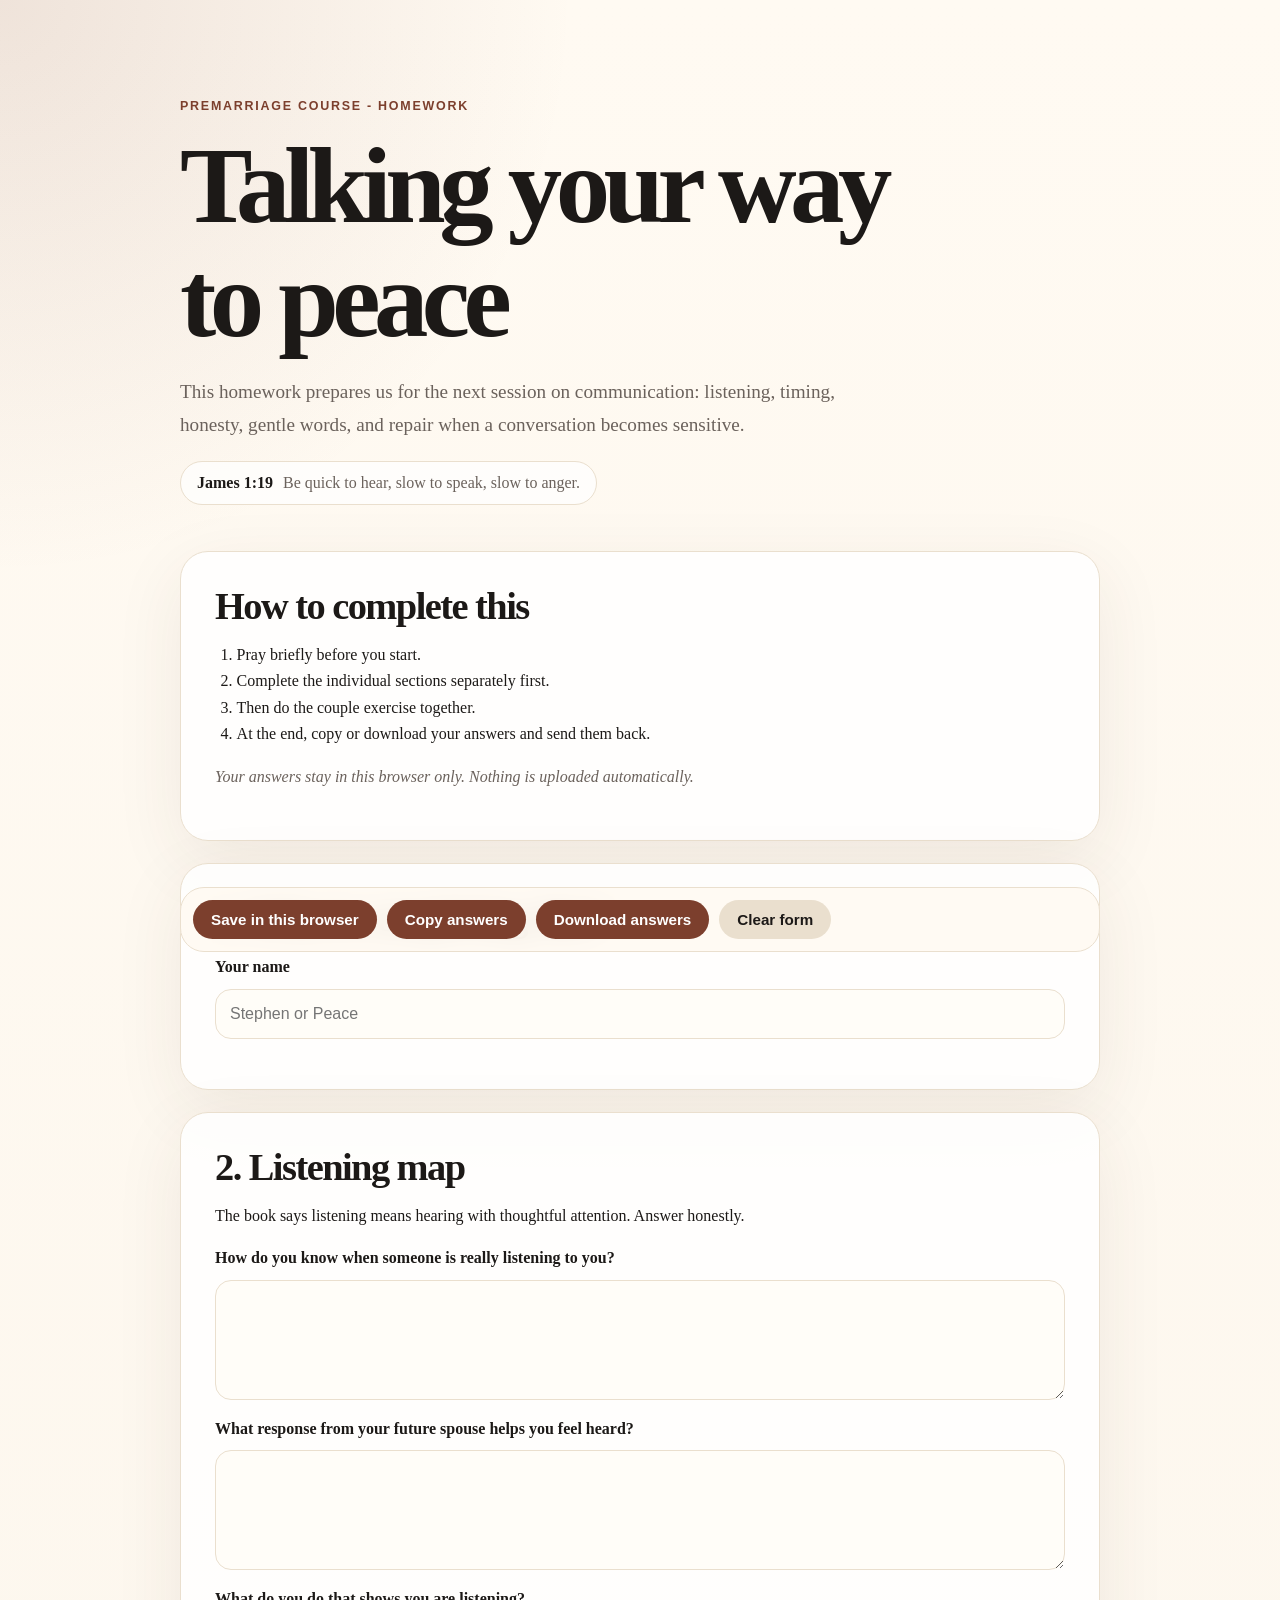
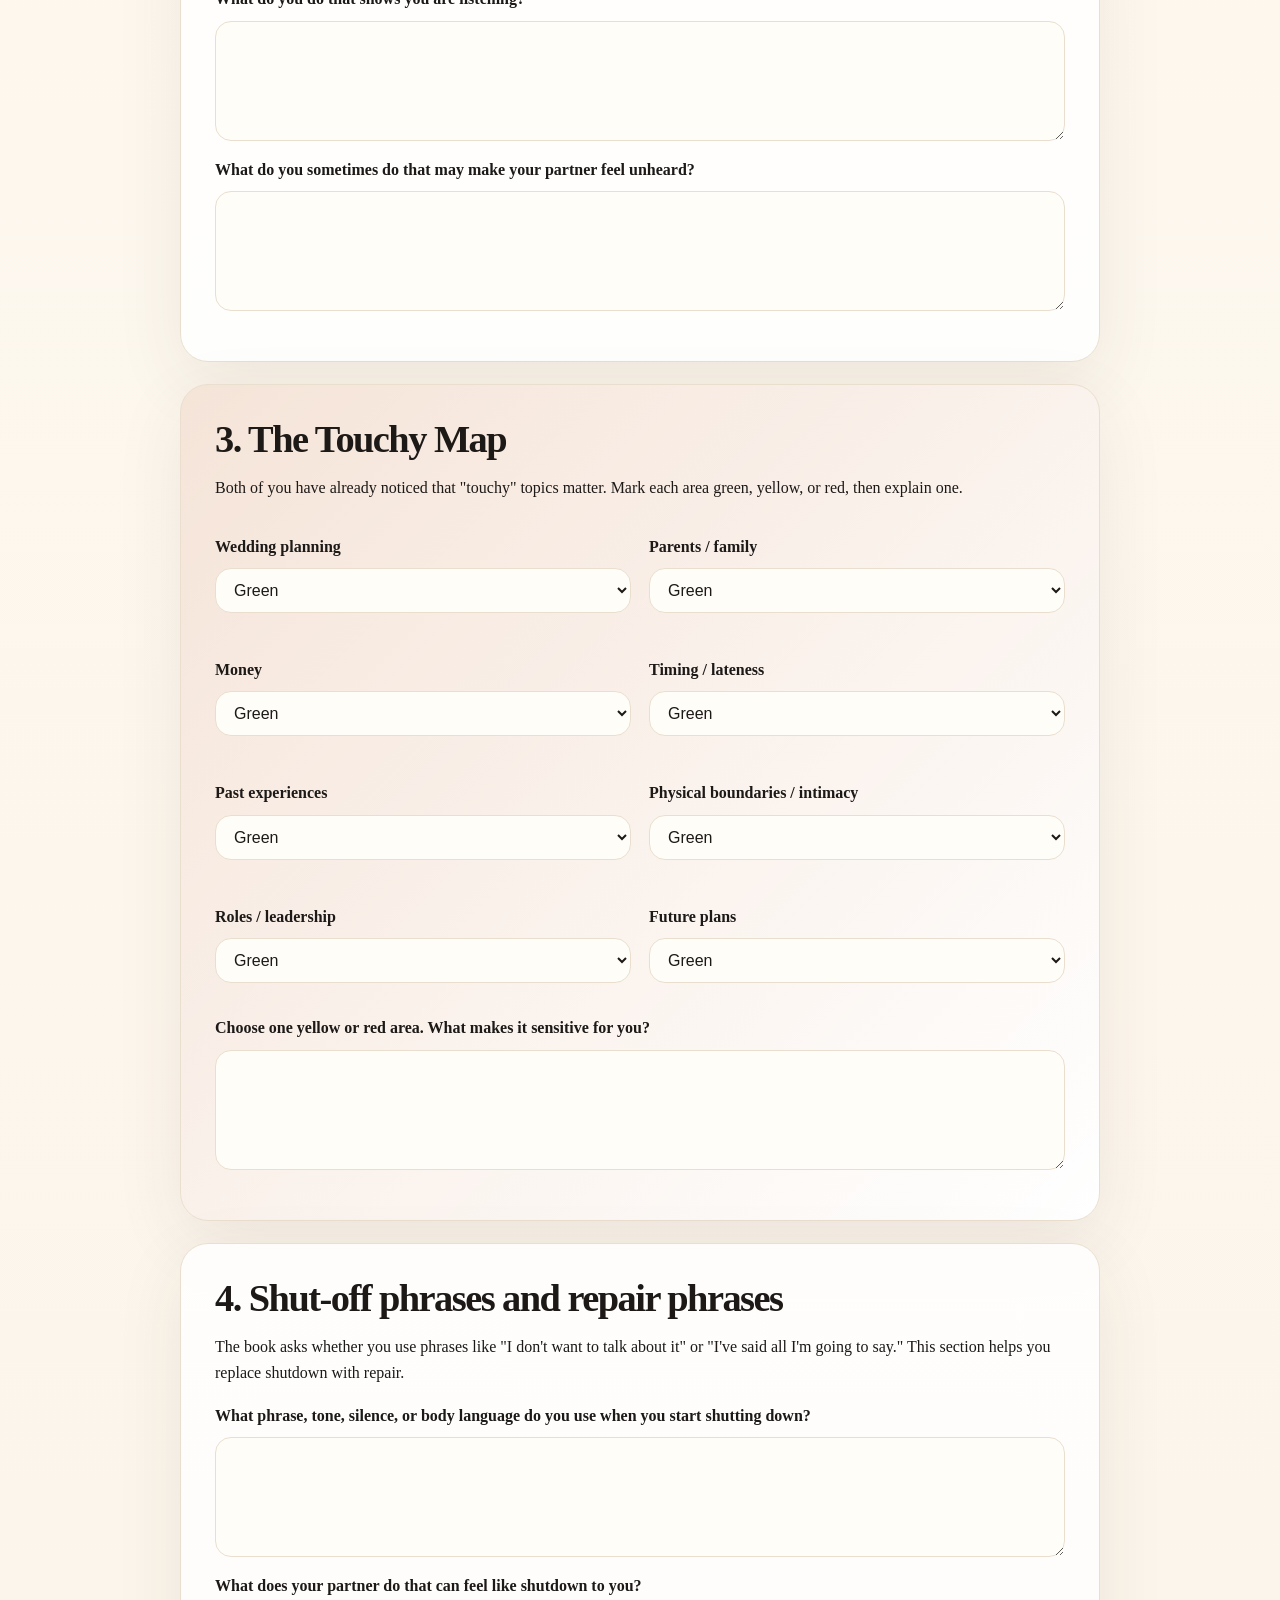
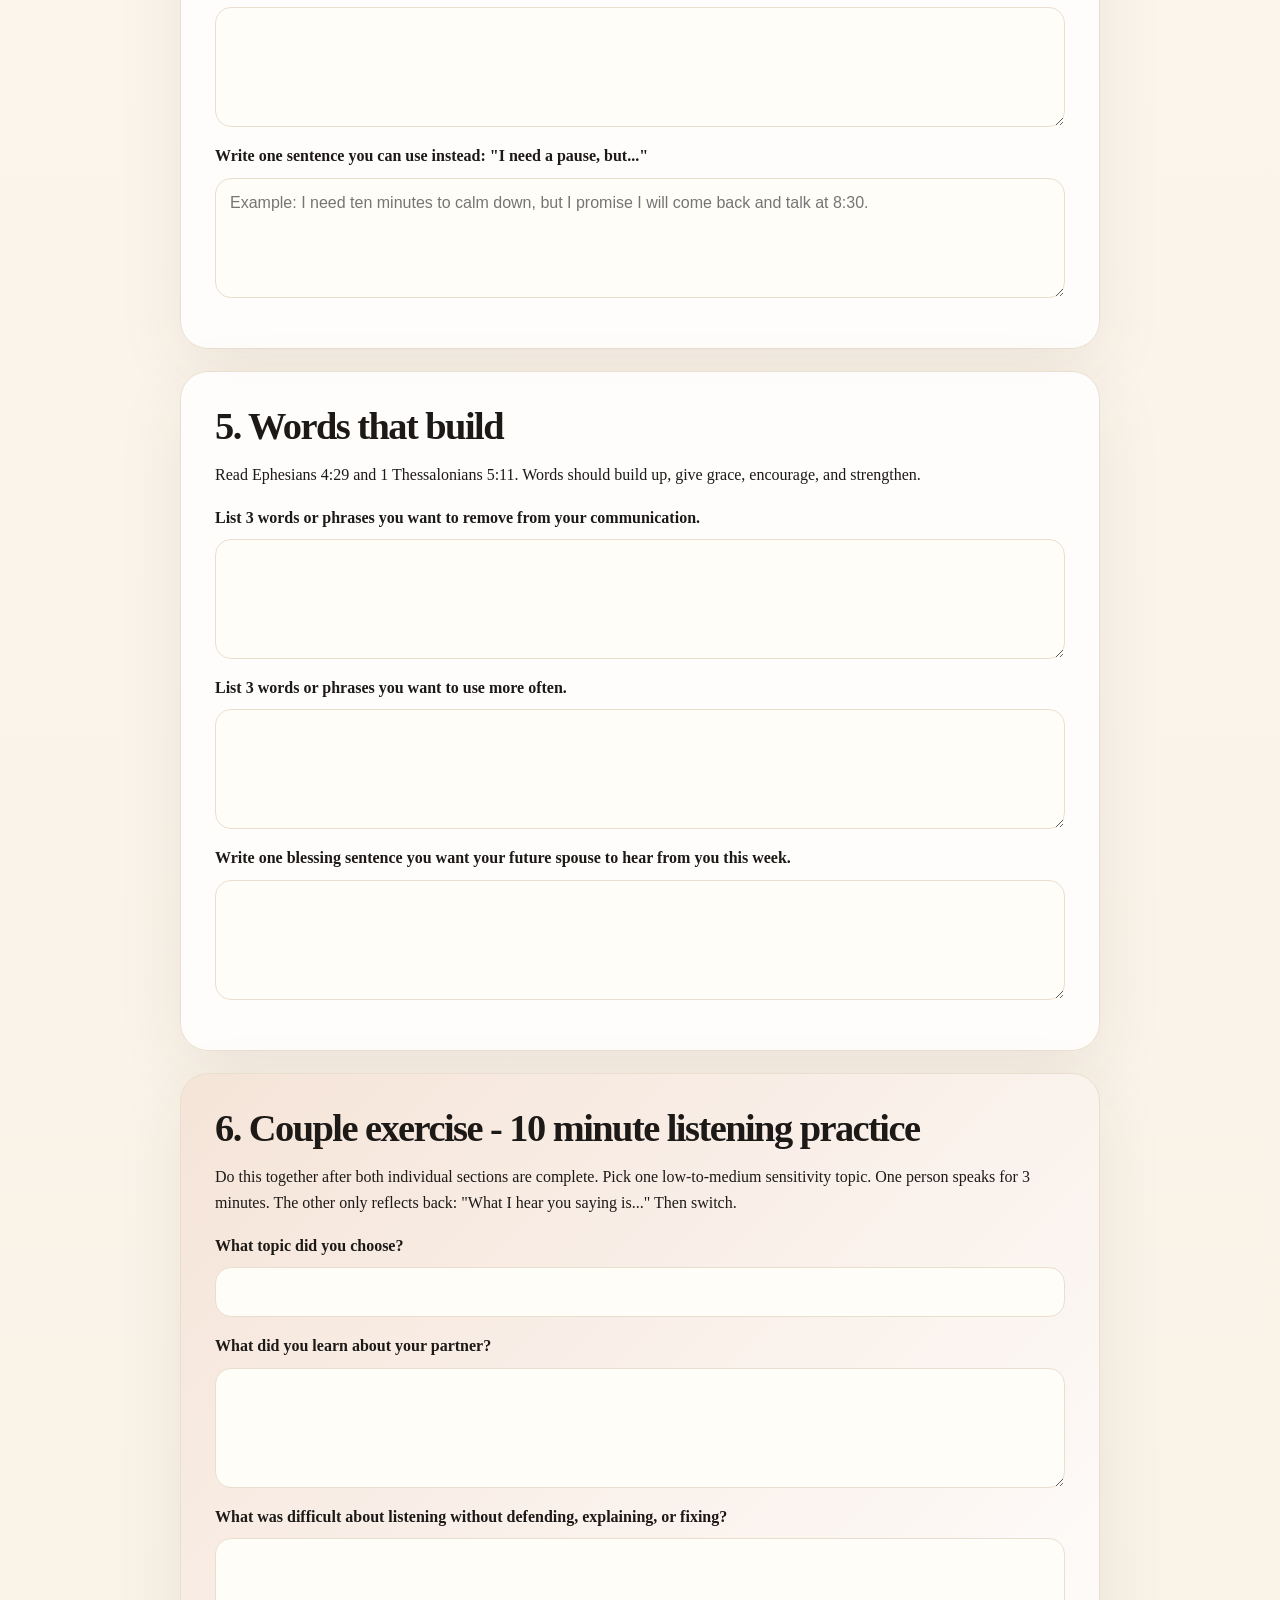
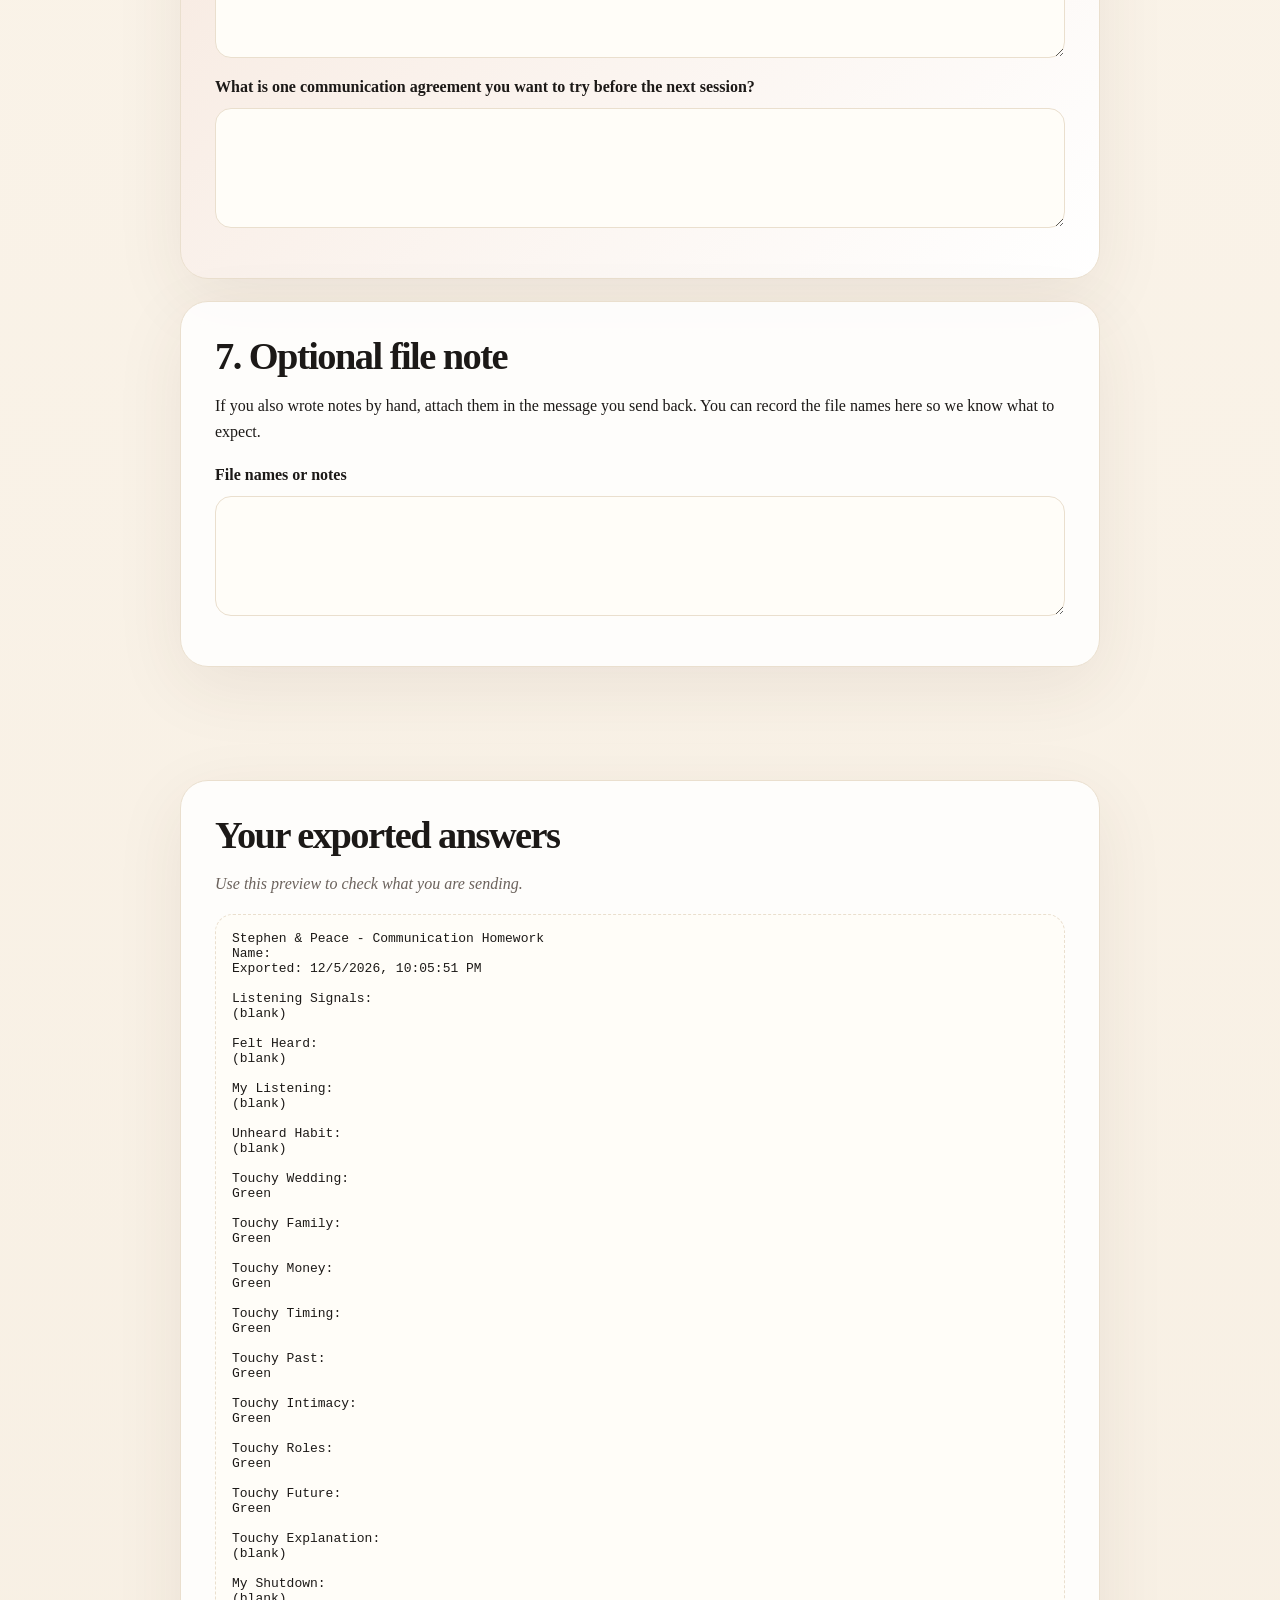
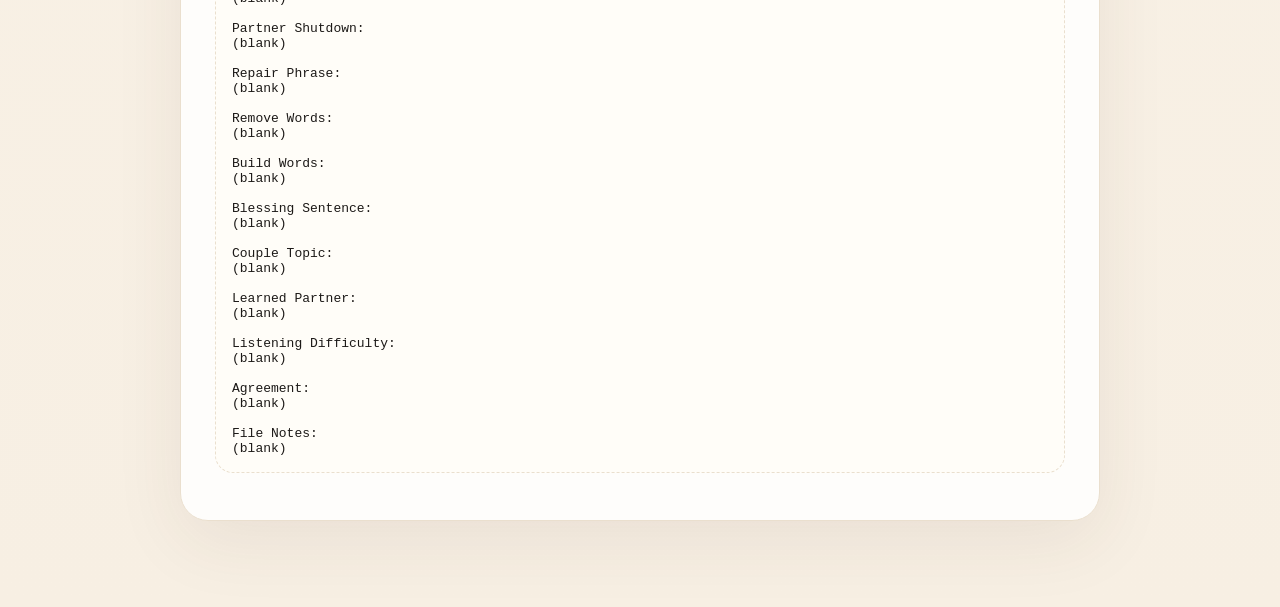
==== index.html @ 03f66856 "Add communication homework page Co-authored-by: Copilot <223556219+Copilot@users.noreply.github.com>" ====
<!doctype html>
<html lang="en">
  <head>
    <meta charset="utf-8" />
    <meta name="viewport" content="width=device-width, initial-scale=1" />
    <title>Stephen & Peace - Communication Homework</title>
    <meta name="description" content="Premarriage communication homework for Stephen and Peace." />
    <link rel="stylesheet" href="styles.css" />
  </head>
  <body>
    <main>
      <section class="hero">
        <p class="eyebrow">Premarriage Course - Homework</p>
        <h1>Talking your way to peace</h1>
        <p class="lead">
          This homework prepares us for the next session on communication: listening, timing,
          honesty, gentle words, and repair when a conversation becomes sensitive.
        </p>
        <div class="scripture">
          <strong>James 1:19</strong>
          <span>Be quick to hear, slow to speak, slow to anger.</span>
        </div>
      </section>

      <section class="card">
        <h2>How to complete this</h2>
        <ol>
          <li>Pray briefly before you start.</li>
          <li>Complete the individual sections separately first.</li>
          <li>Then do the couple exercise together.</li>
          <li>At the end, copy or download your answers and send them back.</li>
        </ol>
        <p class="note">
          Your answers stay in this browser only. Nothing is uploaded automatically.
        </p>
      </section>

      <form id="homeworkForm" autocomplete="off">
        <section class="card">
          <h2>1. Who is completing this?</h2>
          <label>
            Your name
            <input name="name" required placeholder="Stephen or Peace" />
          </label>
        </section>

        <section class="card">
          <h2>2. Listening map</h2>
          <p>
            The book says listening means hearing with thoughtful attention. Answer honestly.
          </p>
          <label>
            How do you know when someone is really listening to you?
            <textarea name="listeningSignals" required></textarea>
          </label>
          <label>
            What response from your future spouse helps you feel heard?
            <textarea name="feltHeard"></textarea>
          </label>
          <label>
            What do you do that shows you are listening?
            <textarea name="myListening"></textarea>
          </label>
          <label>
            What do you sometimes do that may make your partner feel unheard?
            <textarea name="unheardHabit"></textarea>
          </label>
        </section>

        <section class="card accent">
          <h2>3. The Touchy Map</h2>
          <p>
            Both of you have already noticed that "touchy" topics matter. Mark each area green,
            yellow, or red, then explain one.
          </p>
          <div class="grid">
            <label>Wedding planning <select name="touchyWedding"><option>Green</option><option>Yellow</option><option>Red</option></select></label>
            <label>Parents / family <select name="touchyFamily"><option>Green</option><option>Yellow</option><option>Red</option></select></label>
            <label>Money <select name="touchyMoney"><option>Green</option><option>Yellow</option><option>Red</option></select></label>
            <label>Timing / lateness <select name="touchyTiming"><option>Green</option><option>Yellow</option><option>Red</option></select></label>
            <label>Past experiences <select name="touchyPast"><option>Green</option><option>Yellow</option><option>Red</option></select></label>
            <label>Physical boundaries / intimacy <select name="touchyIntimacy"><option>Green</option><option>Yellow</option><option>Red</option></select></label>
            <label>Roles / leadership <select name="touchyRoles"><option>Green</option><option>Yellow</option><option>Red</option></select></label>
            <label>Future plans <select name="touchyFuture"><option>Green</option><option>Yellow</option><option>Red</option></select></label>
          </div>
          <label>
            Choose one yellow or red area. What makes it sensitive for you?
            <textarea name="touchyExplanation"></textarea>
          </label>
        </section>

        <section class="card">
          <h2>4. Shut-off phrases and repair phrases</h2>
          <p>
            The book asks whether you use phrases like "I don't want to talk about it" or
            "I've said all I'm going to say." This section helps you replace shutdown with repair.
          </p>
          <label>
            What phrase, tone, silence, or body language do you use when you start shutting down?
            <textarea name="myShutdown"></textarea>
          </label>
          <label>
            What does your partner do that can feel like shutdown to you?
            <textarea name="partnerShutdown"></textarea>
          </label>
          <label>
            Write one sentence you can use instead: "I need a pause, but..."
            <textarea name="repairPhrase" placeholder="Example: I need ten minutes to calm down, but I promise I will come back and talk at 8:30."></textarea>
          </label>
        </section>

        <section class="card">
          <h2>5. Words that build</h2>
          <p>
            Read Ephesians 4:29 and 1 Thessalonians 5:11. Words should build up, give grace,
            encourage, and strengthen.
          </p>
          <label>
            List 3 words or phrases you want to remove from your communication.
            <textarea name="removeWords"></textarea>
          </label>
          <label>
            List 3 words or phrases you want to use more often.
            <textarea name="buildWords"></textarea>
          </label>
          <label>
            Write one blessing sentence you want your future spouse to hear from you this week.
            <textarea name="blessingSentence"></textarea>
          </label>
        </section>

        <section class="card accent">
          <h2>6. Couple exercise - 10 minute listening practice</h2>
          <p>
            Do this together after both individual sections are complete. Pick one low-to-medium
            sensitivity topic. One person speaks for 3 minutes. The other only reflects back:
            "What I hear you saying is..." Then switch.
          </p>
          <label>
            What topic did you choose?
            <input name="coupleTopic" />
          </label>
          <label>
            What did you learn about your partner?
            <textarea name="learnedPartner"></textarea>
          </label>
          <label>
            What was difficult about listening without defending, explaining, or fixing?
            <textarea name="listeningDifficulty"></textarea>
          </label>
          <label>
            What is one communication agreement you want to try before the next session?
            <textarea name="agreement"></textarea>
          </label>
        </section>

        <section class="card">
          <h2>7. Optional file note</h2>
          <p>
            If you also wrote notes by hand, attach them in the message you send back. You can
            record the file names here so we know what to expect.
          </p>
          <label>
            File names or notes
            <textarea name="fileNotes"></textarea>
          </label>
        </section>

        <section class="actions">
          <button type="button" id="saveBtn">Save in this browser</button>
          <button type="button" id="copyBtn">Copy answers</button>
          <button type="button" id="downloadBtn">Download answers</button>
          <button type="reset" class="secondary">Clear form</button>
        </section>
      </form>

      <section class="card">
        <h2>Your exported answers</h2>
        <p class="note">Use this preview to check what you are sending.</p>
        <pre id="output"></pre>
      </section>
    </main>

    <script src="script.js"></script>
  </body>
</html>
---- styles.css ----
:root {
  --ink: #1c1917;
  --muted: #6b625c;
  --paper: #fffaf2;
  --card: #ffffff;
  --line: #eadfce;
  --accent: #7c3f2d;
  --accent-soft: #f5e4d8;
  --green: #245c45;
}

* {
  box-sizing: border-box;
}

body {
  margin: 0;
  font-family: Georgia, "Times New Roman", serif;
  color: var(--ink);
  background:
    radial-gradient(circle at top left, rgba(124, 63, 45, 0.12), transparent 36rem),
    linear-gradient(180deg, #fffaf2 0%, #f7efe3 100%);
}

main {
  width: min(920px, calc(100% - 32px));
  margin: 0 auto;
  padding: 40px 0 64px;
}

.hero {
  padding: 56px 0 24px;
}

.eyebrow {
  margin: 0 0 12px;
  color: var(--accent);
  font-family: Arial, sans-serif;
  font-size: 0.78rem;
  font-weight: 700;
  letter-spacing: 0.14em;
  text-transform: uppercase;
}

h1,
h2 {
  line-height: 1.05;
}

h1 {
  max-width: 760px;
  margin: 0;
  font-size: clamp(3rem, 10vw, 6.8rem);
  letter-spacing: -0.06em;
}

h2 {
  margin: 0 0 16px;
  font-size: clamp(1.6rem, 4vw, 2.4rem);
  letter-spacing: -0.04em;
}

.lead {
  max-width: 680px;
  color: var(--muted);
  font-size: 1.2rem;
  line-height: 1.7;
}

.scripture {
  display: inline-flex;
  flex-wrap: wrap;
  gap: 10px;
  align-items: center;
  padding: 12px 16px;
  border: 1px solid var(--line);
  border-radius: 999px;
  background: rgba(255, 255, 255, 0.72);
}

.scripture span {
  color: var(--muted);
}

.card {
  margin: 22px 0;
  padding: clamp(20px, 4vw, 34px);
  border: 1px solid var(--line);
  border-radius: 28px;
  background: rgba(255, 255, 255, 0.86);
  box-shadow: 0 20px 70px rgba(82, 54, 32, 0.08);
}

.card.accent {
  background: linear-gradient(135deg, var(--accent-soft), #fff);
}

p,
li,
label {
  font-size: 1rem;
  line-height: 1.65;
}

.note {
  color: var(--muted);
  font-style: italic;
}

ol {
  padding-left: 1.35rem;
}

label {
  display: grid;
  gap: 8px;
  margin: 16px 0;
  font-weight: 700;
}

input,
select,
textarea {
  width: 100%;
  border: 1px solid var(--line);
  border-radius: 16px;
  padding: 12px 14px;
  color: var(--ink);
  background: #fffdf8;
  font: 1rem/1.5 Arial, sans-serif;
}

textarea {
  min-height: 120px;
  resize: vertical;
}

.grid {
  display: grid;
  grid-template-columns: repeat(2, minmax(0, 1fr));
  gap: 12px 18px;
}

.actions {
  position: sticky;
  bottom: 12px;
  display: flex;
  flex-wrap: wrap;
  gap: 10px;
  margin: 24px 0;
  padding: 12px;
  border: 1px solid var(--line);
  border-radius: 24px;
  background: rgba(255, 250, 242, 0.9);
  backdrop-filter: blur(14px);
}

button {
  border: 0;
  border-radius: 999px;
  padding: 12px 18px;
  color: #fff;
  background: var(--accent);
  font: 700 0.95rem/1 Arial, sans-serif;
  cursor: pointer;
  transition: transform 180ms ease, background 180ms ease;
}

button:hover {
  transform: translateY(-1px);
  background: var(--green);
}

button.secondary {
  color: var(--ink);
  background: #eadfce;
}

pre {
  min-height: 160px;
  overflow: auto;
  white-space: pre-wrap;
  border: 1px dashed var(--line);
  border-radius: 18px;
  padding: 16px;
  background: #fffdf8;
}

@media (max-width: 680px) {
  main {
    width: min(100% - 20px, 920px);
    padding-top: 18px;
  }

  .grid {
    grid-template-columns: 1fr;
  }

  .actions {
    position: static;
  }

  button {
    width: 100%;
  }
}
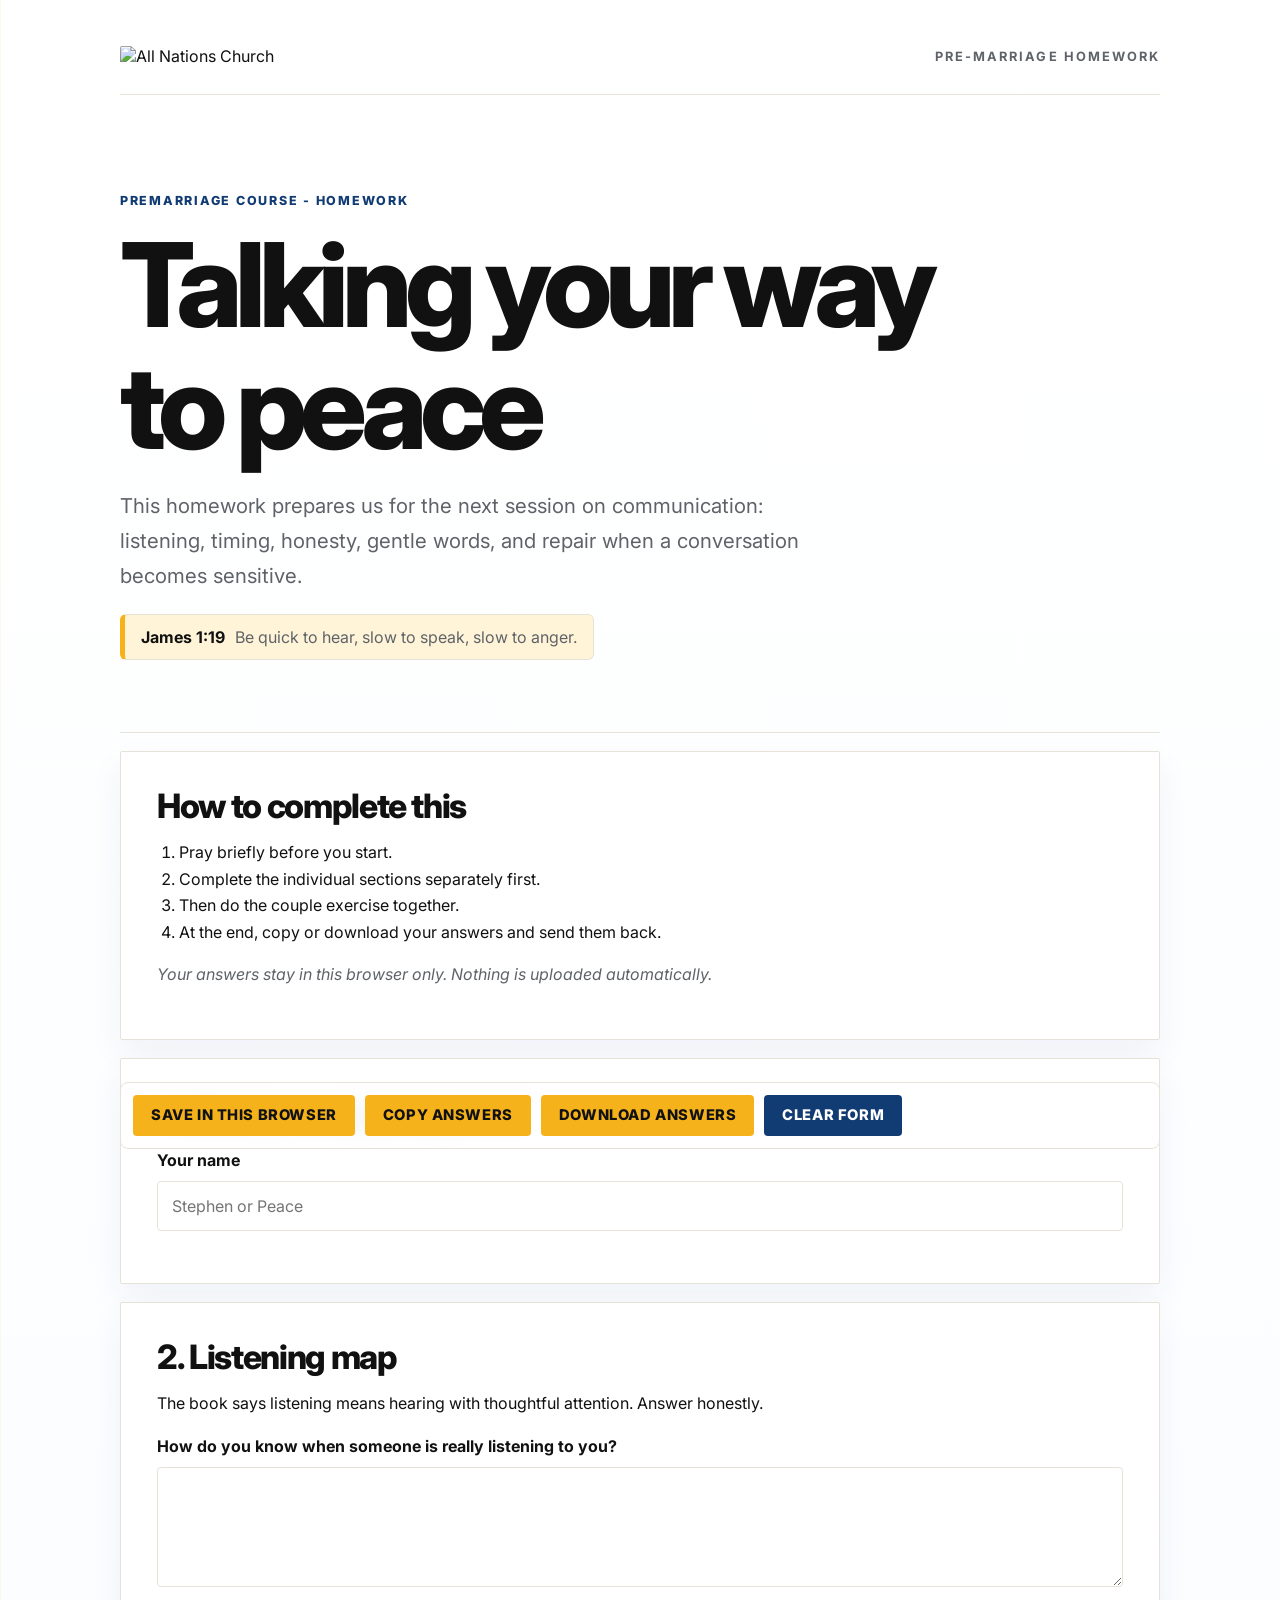
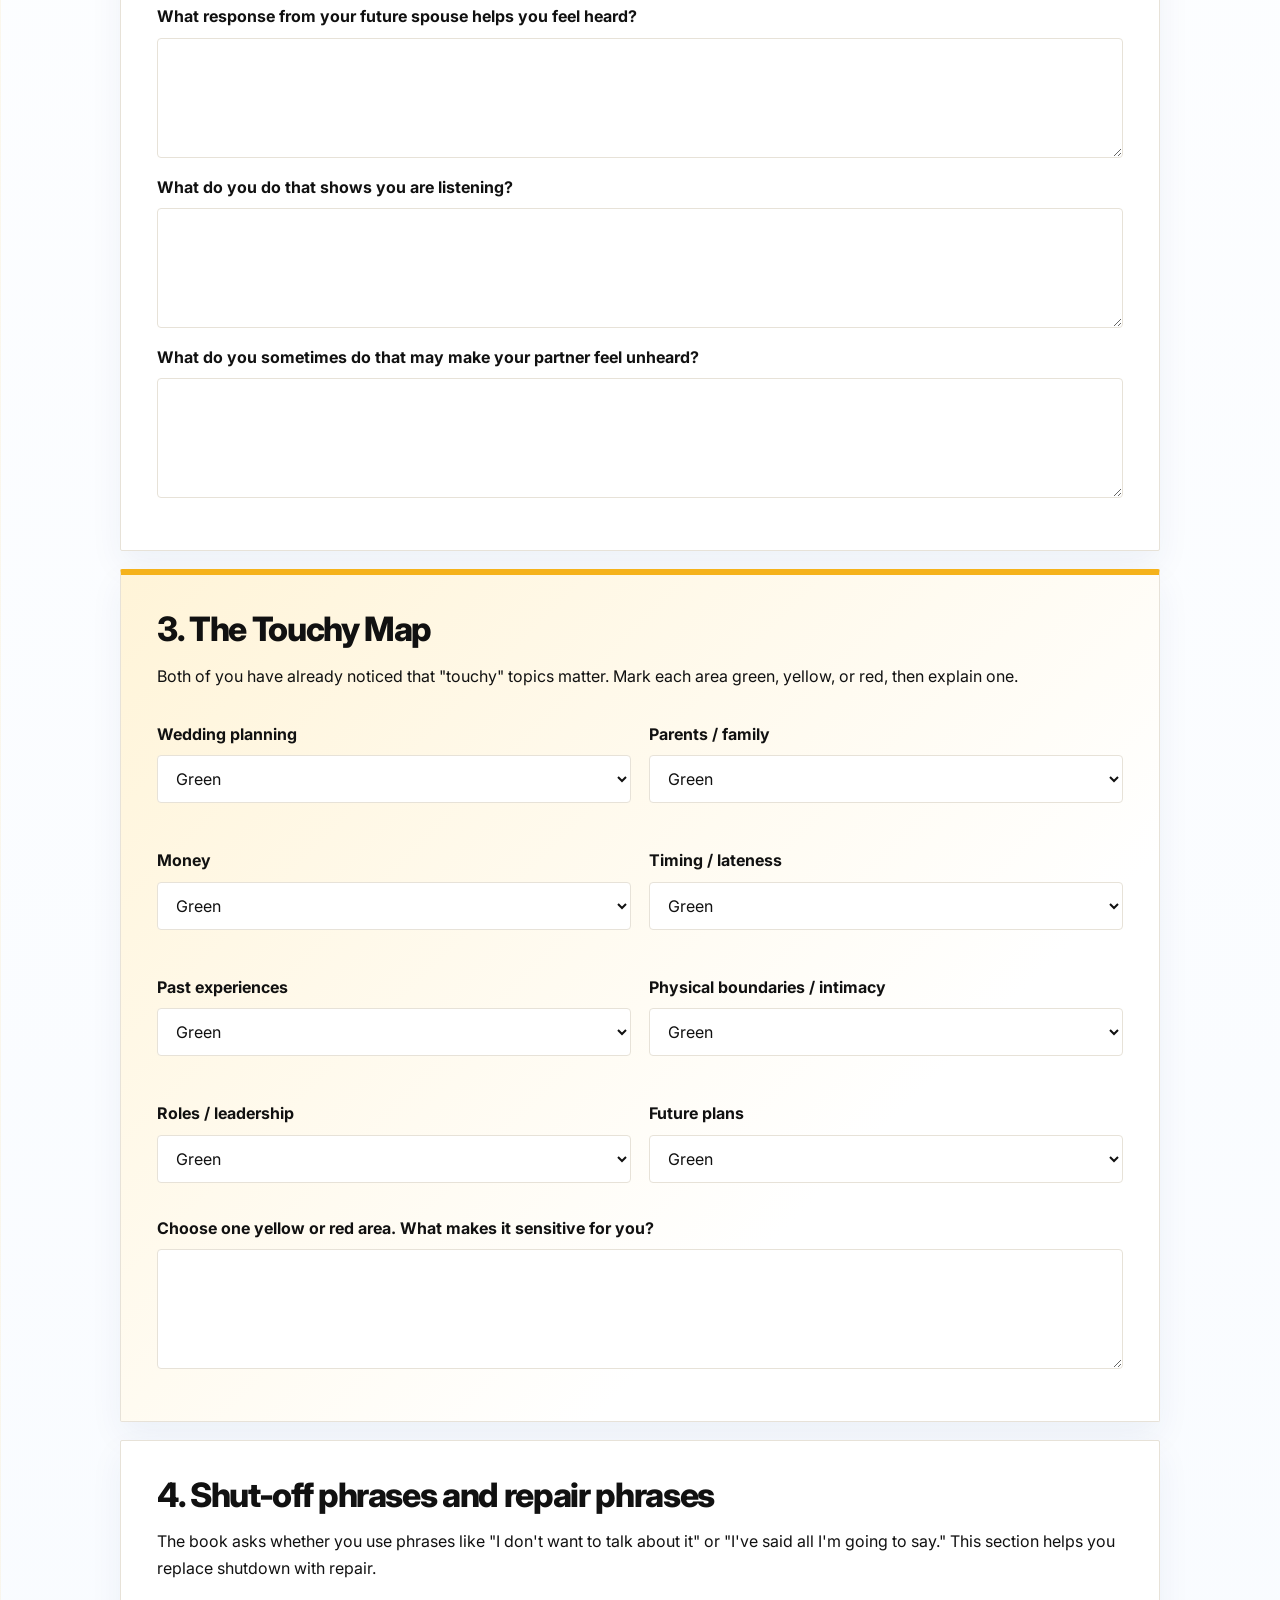
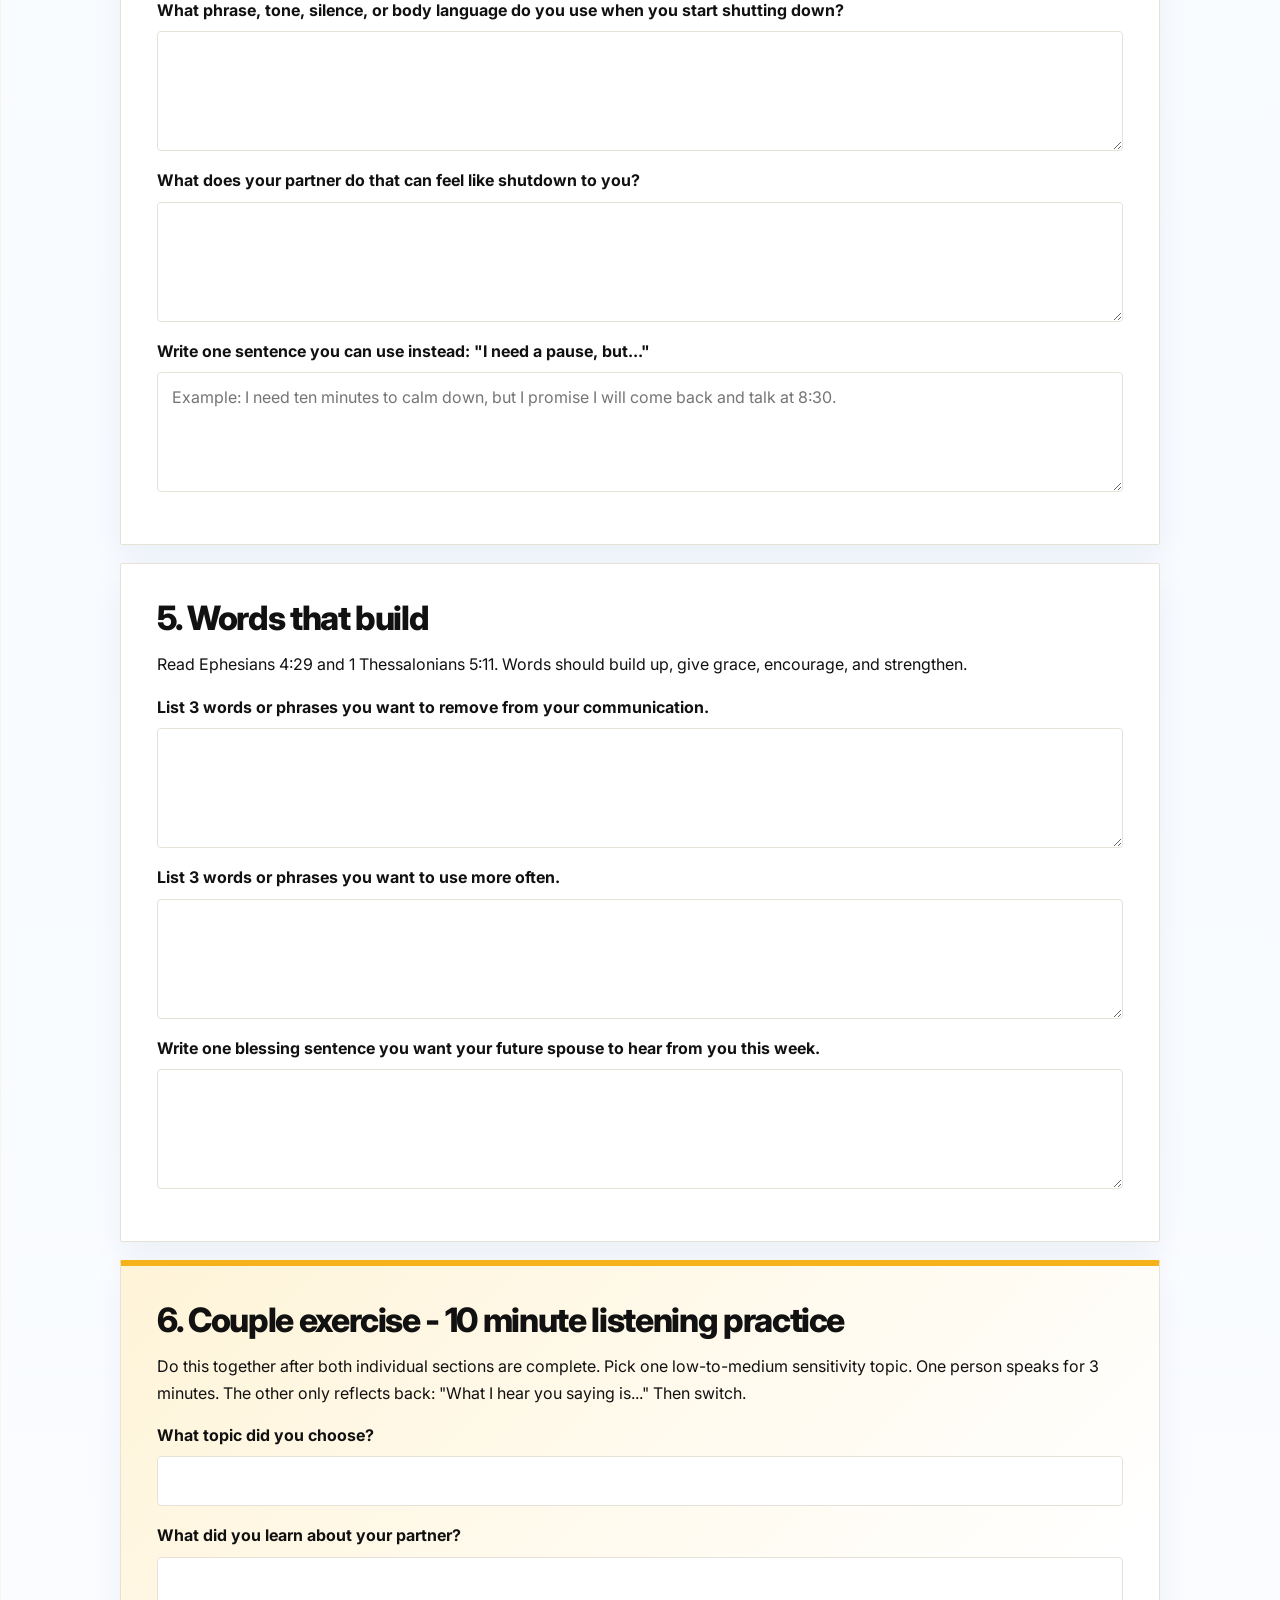
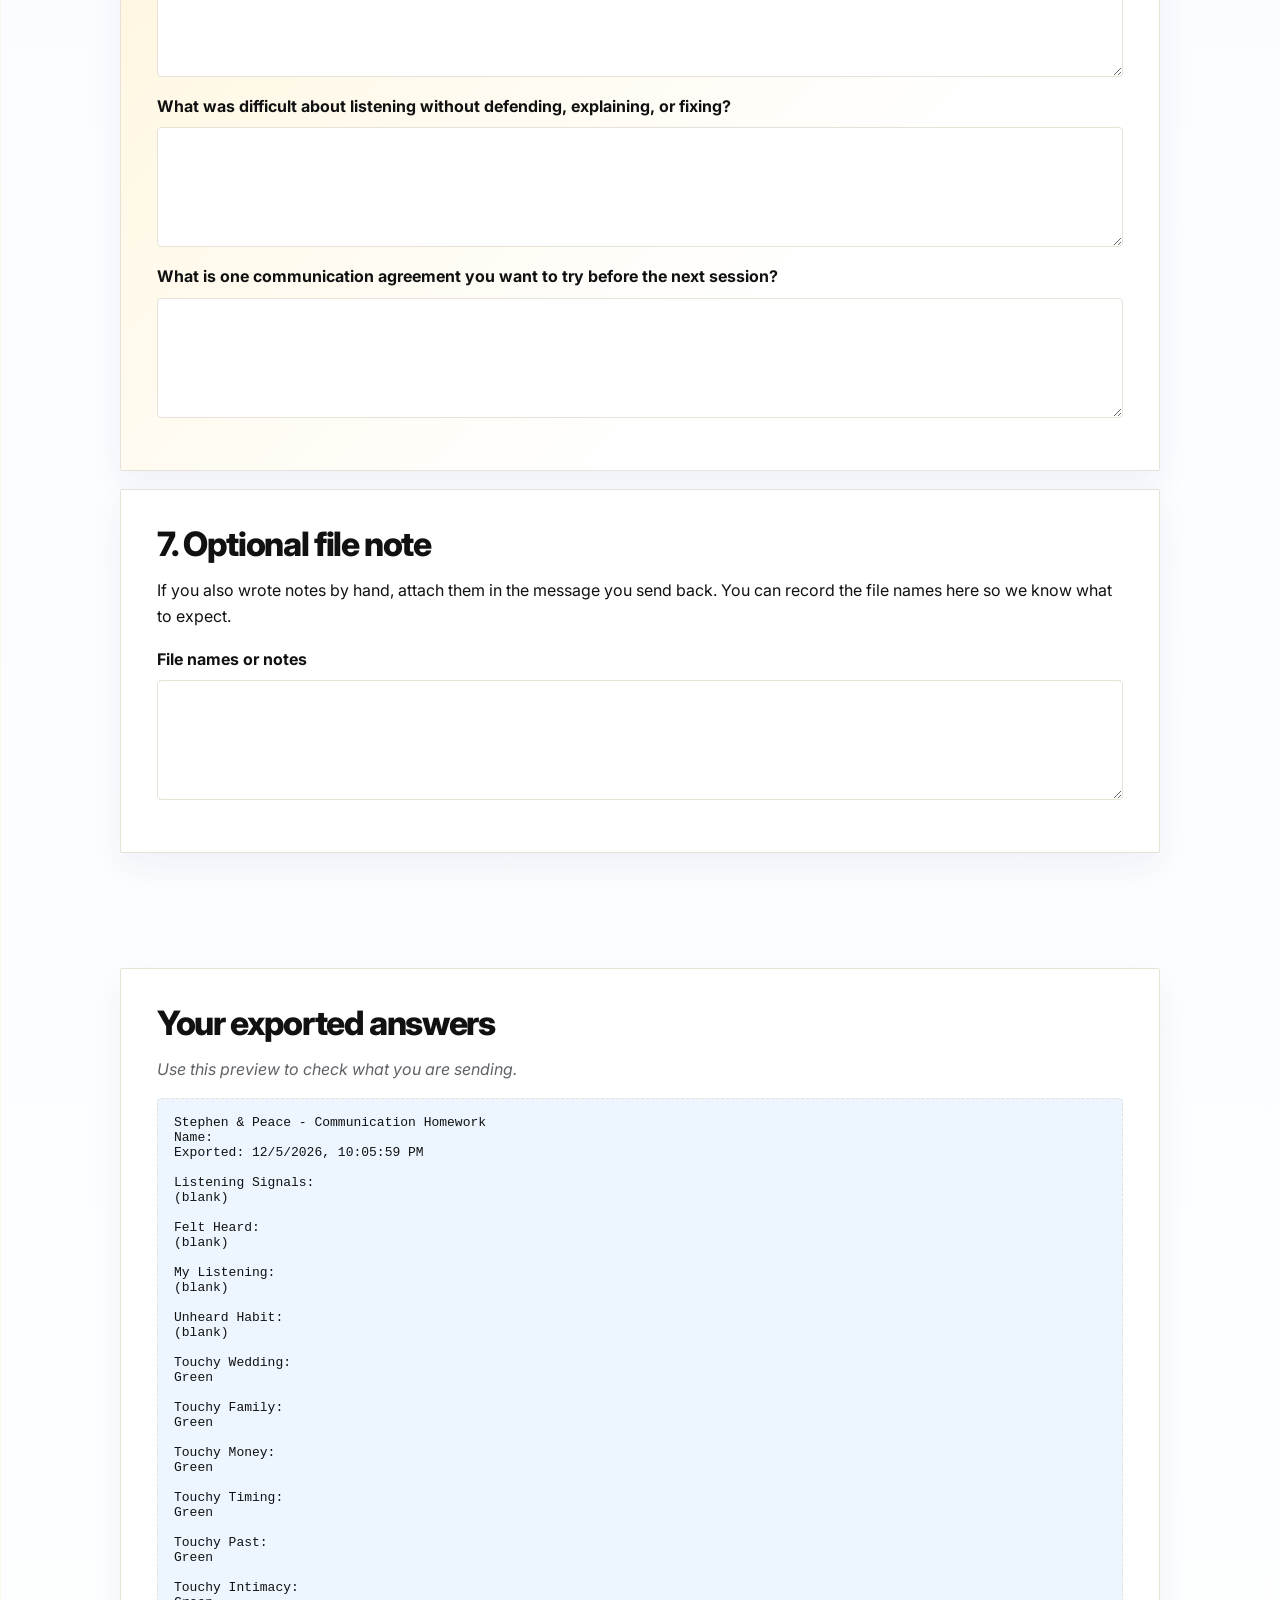
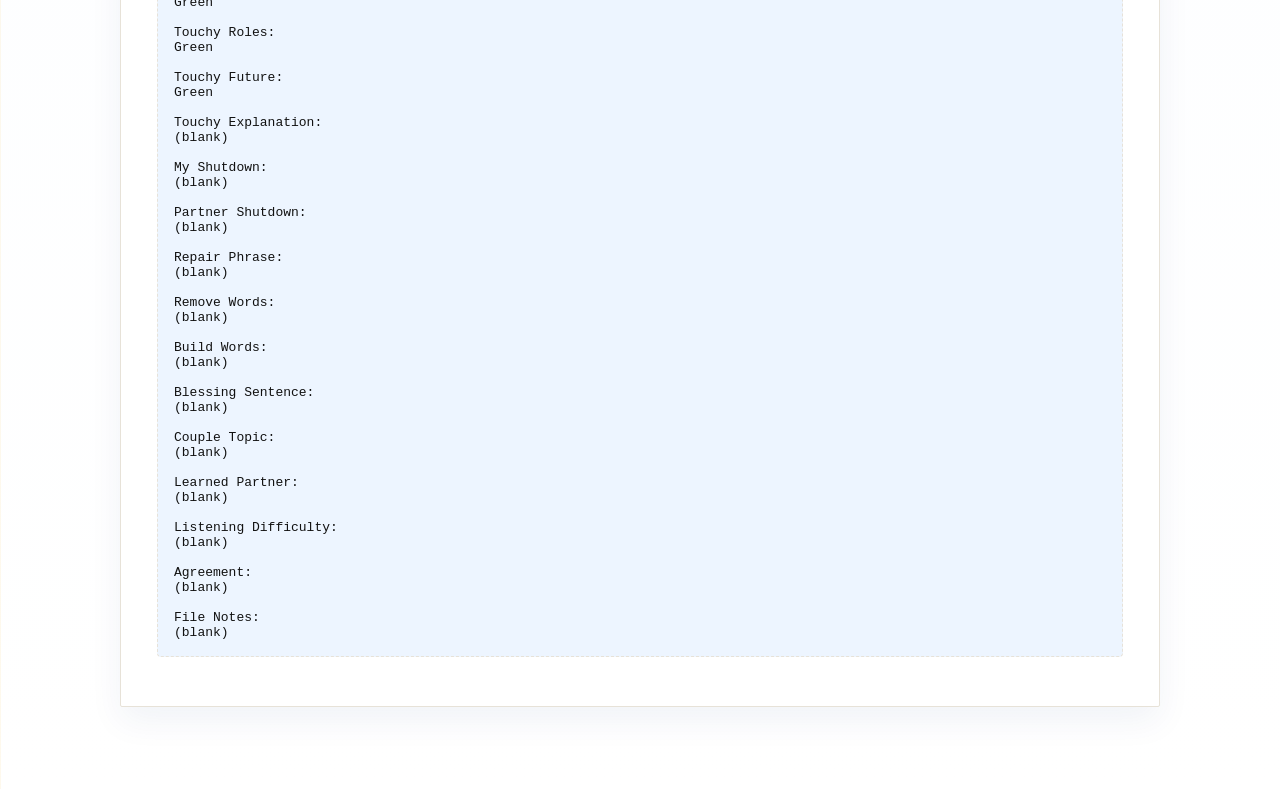
==== commit 67c73462: "Apply All Nations styling Co-authored-by: Copilot <223556219+Copilot@users.noreply.github.com>" ====
--- a/index.html
+++ b/index.html
@@ -5,10 +5,21 @@
     <meta name="viewport" content="width=device-width, initial-scale=1" />
     <title>Stephen & Peace - Communication Homework</title>
     <meta name="description" content="Premarriage communication homework for Stephen and Peace." />
+    <link rel="preconnect" href="https://fonts.googleapis.com" />
+    <link rel="preconnect" href="https://fonts.gstatic.com" crossorigin />
+    <link href="https://fonts.googleapis.com/css2?family=Inter:wght@400;500;600;700;800&display=swap" rel="stylesheet" />
     <link rel="stylesheet" href="styles.css" />
   </head>
   <body>
     <main>
+      <header class="site-header" aria-label="Page header">
+        <img
+          src="https://static.wixstatic.com/media/6e85cb_9fc5732a7a7441ecb09c72cbfd77a846~mv2.jpg/v1/fill/w_256,h_72,al_c,q_90,usm_0.66_1.00_0.01,enc_avif,quality_auto/6e85cb_9fc5732a7a7441ecb09c72cbfd77a846~mv2.jpg"
+          alt="All Nations Church"
+        />
+        <span>Pre-marriage homework</span>
+      </header>
+
       <section class="hero">
         <p class="eyebrow">Premarriage Course - Homework</p>
         <h1>Talking your way to peace</h1>
--- a/styles.css
+++ b/styles.css
@@ -1,12 +1,14 @@
 :root {
-  --ink: #1c1917;
-  --muted: #6b625c;
-  --paper: #fffaf2;
+  --ink: #111111;
+  --muted: #5f6368;
+  --paper: #ffffff;
   --card: #ffffff;
-  --line: #eadfce;
-  --accent: #7c3f2d;
-  --accent-soft: #f5e4d8;
-  --green: #245c45;
+  --line: #e7e2d8;
+  --accent: #f5b21b;
+  --accent-dark: #c78600;
+  --accent-soft: #fff4d8;
+  --blue: #113b73;
+  --blue-soft: #edf5ff;
 }
 
 * {
@@ -15,29 +17,52 @@
 
 body {
   margin: 0;
-  font-family: Georgia, "Times New Roman", serif;
+  font-family: Inter, Arial, sans-serif;
   color: var(--ink);
   background:
-    radial-gradient(circle at top left, rgba(124, 63, 45, 0.12), transparent 36rem),
-    linear-gradient(180deg, #fffaf2 0%, #f7efe3 100%);
+    linear-gradient(90deg, rgba(245, 178, 27, 0.08) 0 1px, transparent 1px 96px),
+    linear-gradient(180deg, #ffffff 0%, #f8fbff 52%, #ffffff 100%);
 }
 
 main {
-  width: min(920px, calc(100% - 32px));
+  width: min(1040px, calc(100% - 32px));
   margin: 0 auto;
-  padding: 40px 0 64px;
+  padding: 28px 0 64px;
+}
+
+.site-header {
+  display: flex;
+  gap: 18px;
+  align-items: center;
+  justify-content: space-between;
+  padding: 18px 0 28px;
+  border-bottom: 1px solid var(--line);
+}
+
+.site-header img {
+  width: 154px;
+  height: auto;
+  border-radius: 2px;
+}
+
+.site-header span {
+  color: var(--muted);
+  font-size: 0.8rem;
+  font-weight: 700;
+  letter-spacing: 0.16em;
+  text-transform: uppercase;
 }
 
 .hero {
-  padding: 56px 0 24px;
+  padding: clamp(48px, 9vw, 96px) 0 clamp(34px, 7vw, 72px);
+  border-bottom: 1px solid var(--line);
 }
 
 .eyebrow {
   margin: 0 0 12px;
-  color: var(--accent);
-  font-family: Arial, sans-serif;
+  color: var(--blue);
   font-size: 0.78rem;
-  font-weight: 700;
+  font-weight: 800;
   letter-spacing: 0.14em;
   text-transform: uppercase;
 }
@@ -48,22 +73,24 @@
 }
 
 h1 {
-  max-width: 760px;
+  max-width: 840px;
   margin: 0;
-  font-size: clamp(3rem, 10vw, 6.8rem);
+  font-size: clamp(3rem, 10vw, 7.3rem);
+  font-weight: 800;
   letter-spacing: -0.06em;
 }
 
 h2 {
   margin: 0 0 16px;
-  font-size: clamp(1.6rem, 4vw, 2.4rem);
+  font-size: clamp(1.45rem, 3vw, 2.1rem);
+  font-weight: 800;
   letter-spacing: -0.04em;
 }
 
 .lead {
-  max-width: 680px;
-  color: var(--muted);
-  font-size: 1.2rem;
+  max-width: 720px;
+  color: var(--muted);
+  font-size: clamp(1.05rem, 2vw, 1.28rem);
   line-height: 1.7;
 }
 
@@ -74,8 +101,9 @@
   align-items: center;
   padding: 12px 16px;
   border: 1px solid var(--line);
-  border-radius: 999px;
-  background: rgba(255, 255, 255, 0.72);
+  border-left: 5px solid var(--accent);
+  border-radius: 6px;
+  background: var(--accent-soft);
 }
 
 .scripture span {
@@ -83,16 +111,17 @@
 }
 
 .card {
-  margin: 22px 0;
-  padding: clamp(20px, 4vw, 34px);
-  border: 1px solid var(--line);
-  border-radius: 28px;
-  background: rgba(255, 255, 255, 0.86);
-  box-shadow: 0 20px 70px rgba(82, 54, 32, 0.08);
+  margin: 18px 0;
+  padding: clamp(20px, 4vw, 36px);
+  border: 1px solid var(--line);
+  border-radius: 2px;
+  background: rgba(255, 255, 255, 0.96);
+  box-shadow: 0 14px 34px rgba(17, 59, 115, 0.06);
 }
 
 .card.accent {
-  background: linear-gradient(135deg, var(--accent-soft), #fff);
+  border-top: 6px solid var(--accent);
+  background: linear-gradient(135deg, var(--accent-soft), #fff 70%);
 }
 
 p,
@@ -123,11 +152,19 @@
 textarea {
   width: 100%;
   border: 1px solid var(--line);
-  border-radius: 16px;
+  border-radius: 4px;
   padding: 12px 14px;
   color: var(--ink);
-  background: #fffdf8;
-  font: 1rem/1.5 Arial, sans-serif;
+  background: #fff;
+  font: 1rem/1.5 Inter, Arial, sans-serif;
+}
+
+input:focus,
+select:focus,
+textarea:focus {
+  border-color: var(--blue);
+  box-shadow: 0 0 0 4px rgba(17, 59, 115, 0.1);
+  outline: none;
 }
 
 textarea {
@@ -150,30 +187,32 @@
   margin: 24px 0;
   padding: 12px;
   border: 1px solid var(--line);
-  border-radius: 24px;
-  background: rgba(255, 250, 242, 0.9);
+  border-radius: 8px;
+  background: rgba(255, 255, 255, 0.92);
   backdrop-filter: blur(14px);
 }
 
 button {
   border: 0;
-  border-radius: 999px;
-  padding: 12px 18px;
-  color: #fff;
+  border-radius: 4px;
+  padding: 13px 18px;
+  color: var(--ink);
   background: var(--accent);
-  font: 700 0.95rem/1 Arial, sans-serif;
+  font: 800 0.92rem/1 Inter, Arial, sans-serif;
   cursor: pointer;
   transition: transform 180ms ease, background 180ms ease;
+  text-transform: uppercase;
+  letter-spacing: 0.04em;
 }
 
 button:hover {
   transform: translateY(-1px);
-  background: var(--green);
+  background: var(--accent-dark);
 }
 
 button.secondary {
-  color: var(--ink);
-  background: #eadfce;
+  color: #fff;
+  background: var(--blue);
 }
 
 pre {
@@ -181,9 +220,9 @@
   overflow: auto;
   white-space: pre-wrap;
   border: 1px dashed var(--line);
-  border-radius: 18px;
+  border-radius: 4px;
   padding: 16px;
-  background: #fffdf8;
+  background: var(--blue-soft);
 }
 
 @media (max-width: 680px) {
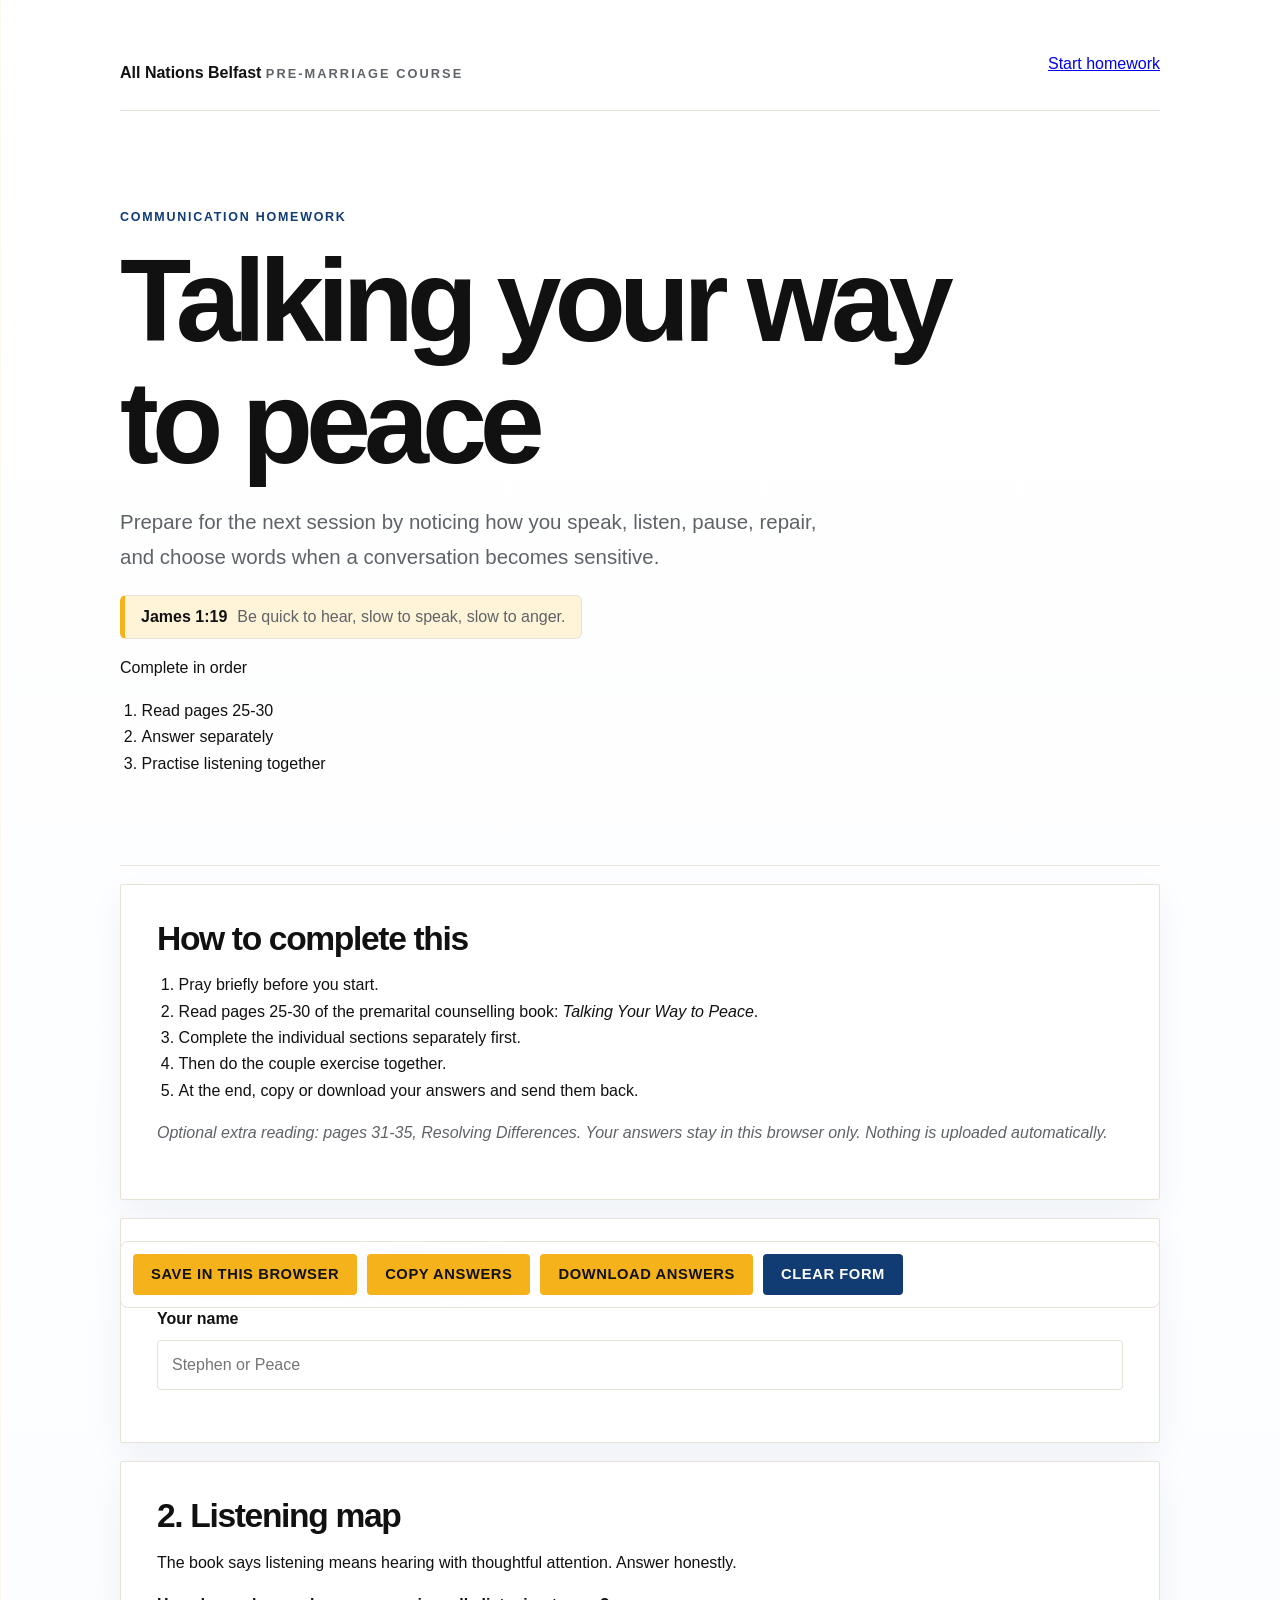
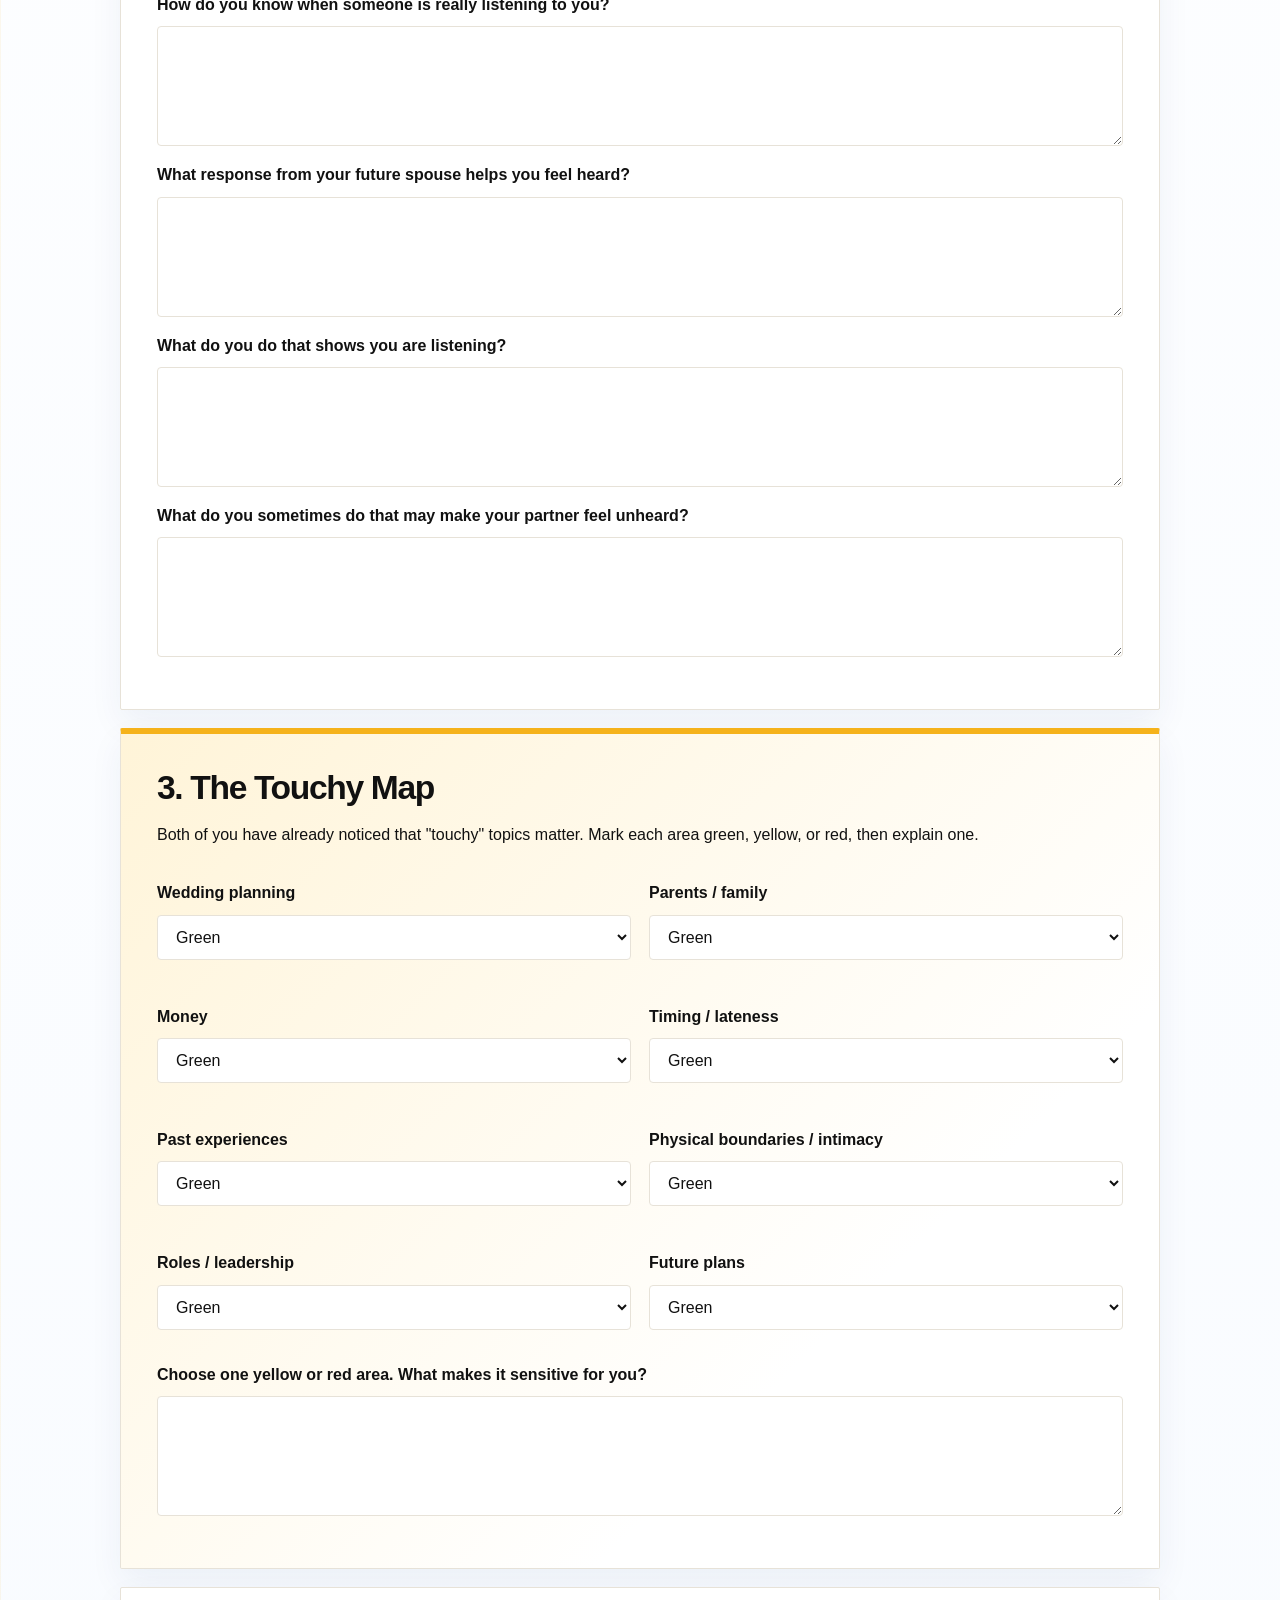
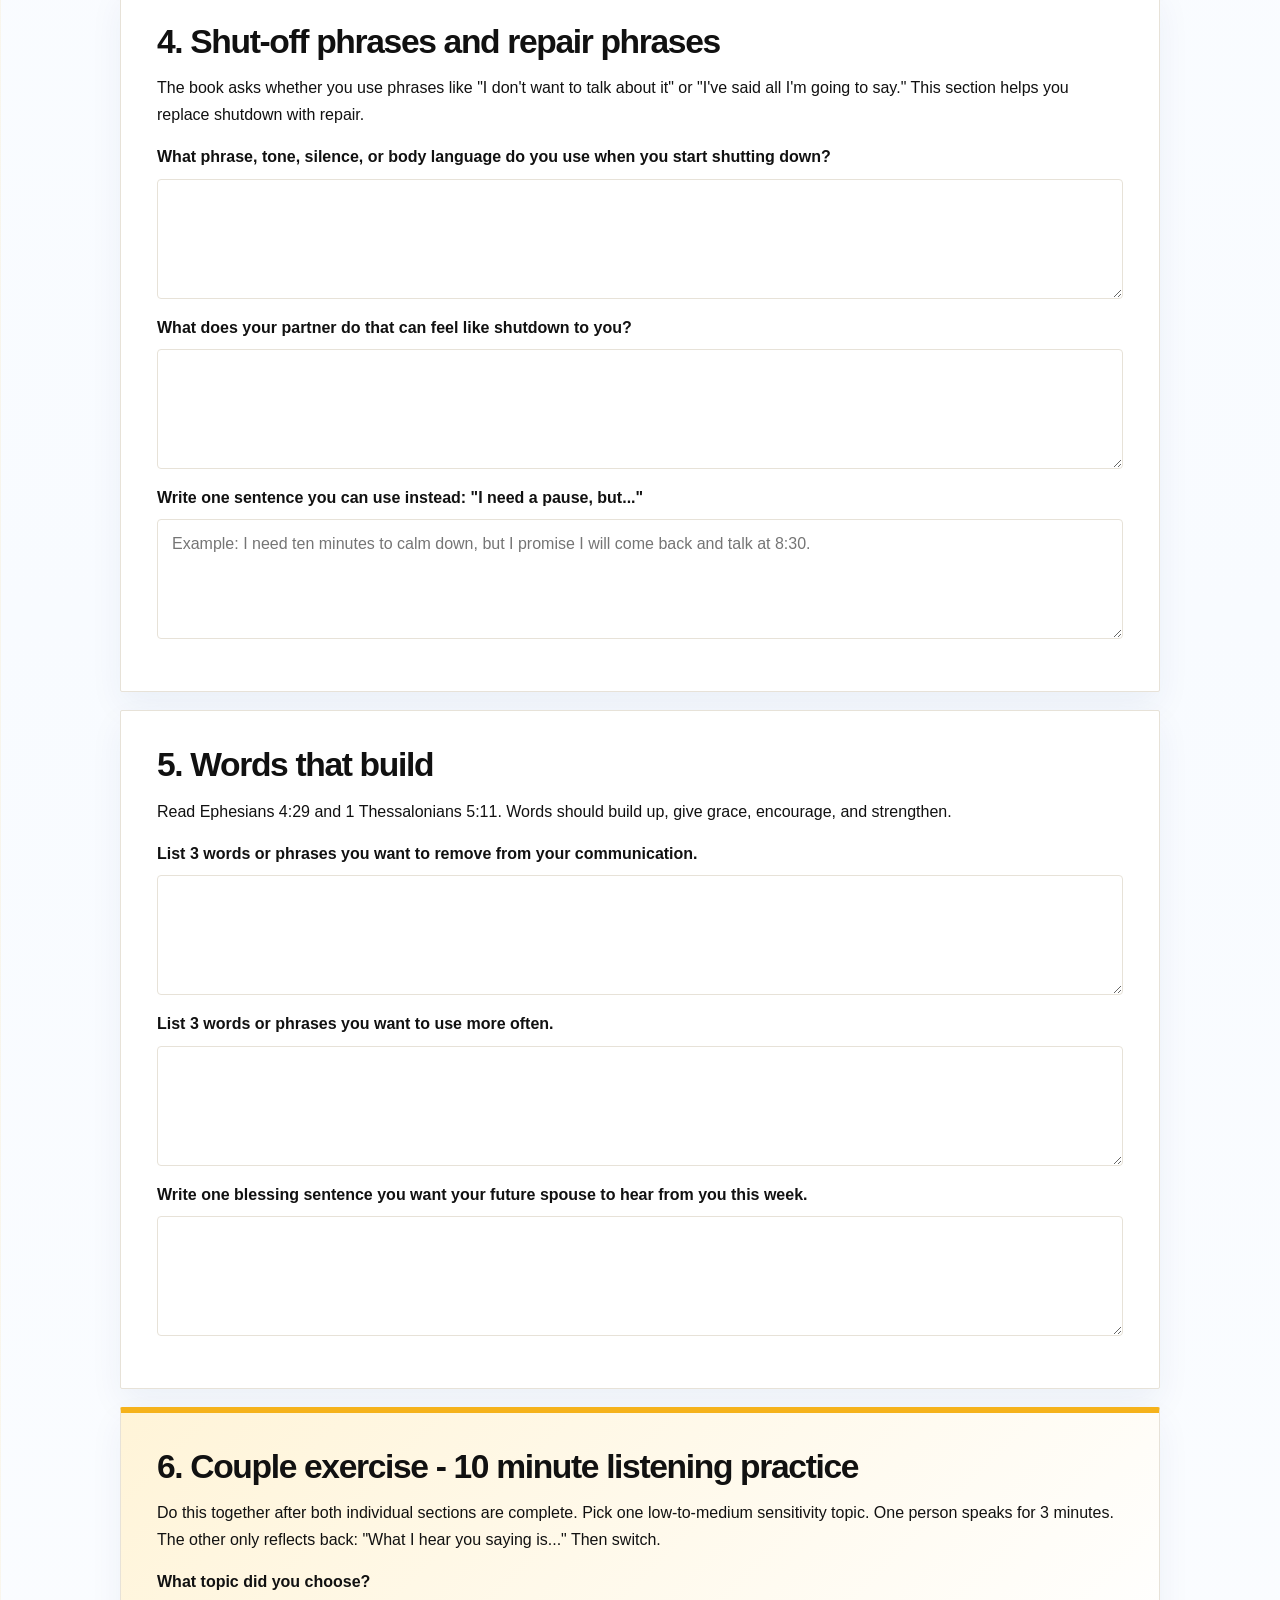
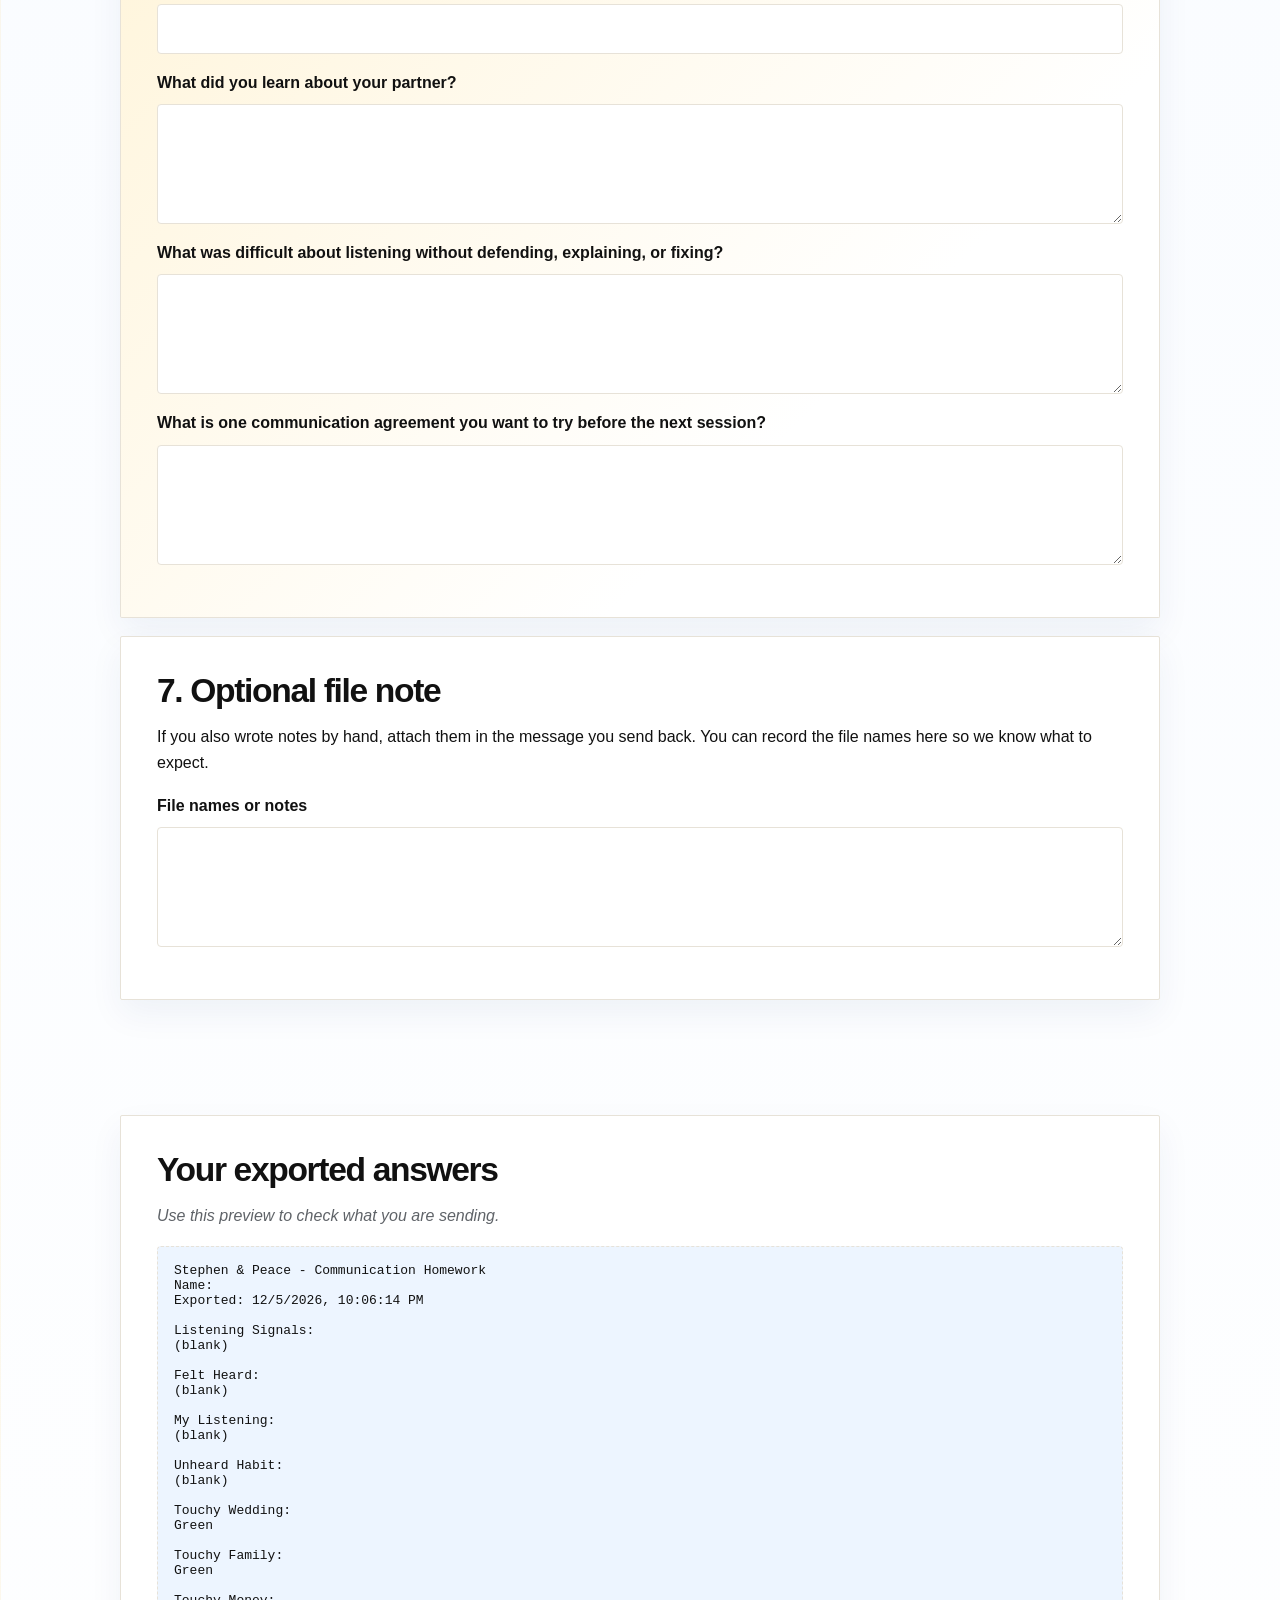
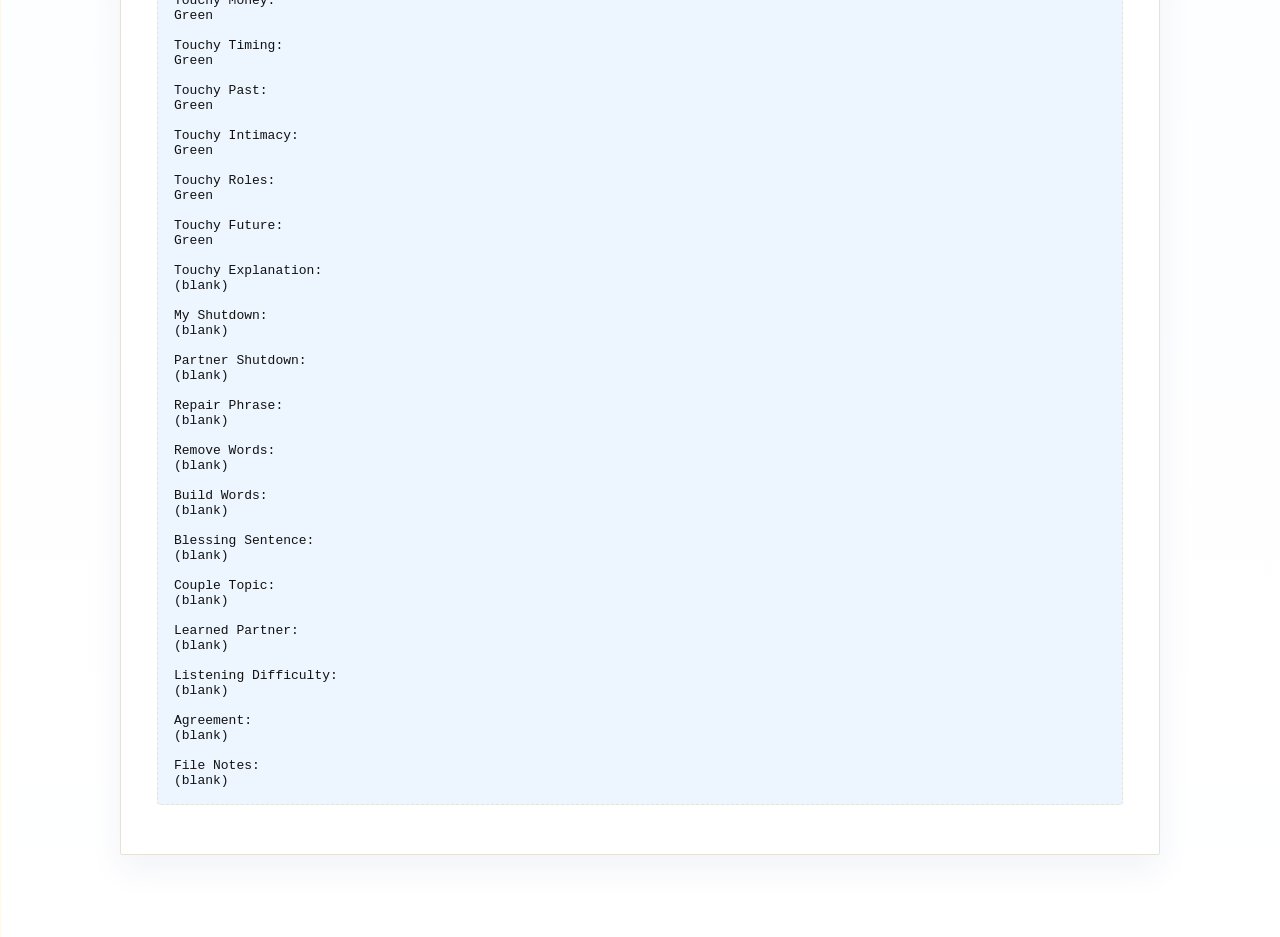
==== commit b83bd071: "Add homework reading pages Co-authored-by: Copilot <223556219+Copilot@users.noreply.github.com>" ====
--- a/index.html
+++ b/index.html
@@ -7,29 +7,45 @@
     <meta name="description" content="Premarriage communication homework for Stephen and Peace." />
     <link rel="preconnect" href="https://fonts.googleapis.com" />
     <link rel="preconnect" href="https://fonts.gstatic.com" crossorigin />
-    <link href="https://fonts.googleapis.com/css2?family=Inter:wght@400;500;600;700;800&display=swap" rel="stylesheet" />
+    <link href="https://fonts.googleapis.com/css2?family=Libre+Baskerville:wght@400;700&family=Manrope:wght@400;500;600;700;800&display=swap" rel="stylesheet" />
     <link rel="stylesheet" href="styles.css" />
   </head>
   <body>
     <main>
       <header class="site-header" aria-label="Page header">
-        <img
-          src="https://static.wixstatic.com/media/6e85cb_9fc5732a7a7441ecb09c72cbfd77a846~mv2.jpg/v1/fill/w_256,h_72,al_c,q_90,usm_0.66_1.00_0.01,enc_avif,quality_auto/6e85cb_9fc5732a7a7441ecb09c72cbfd77a846~mv2.jpg"
-          alt="All Nations Church"
-        />
-        <span>Pre-marriage homework</span>
+        <div class="brand-lockup">
+          <img
+            src="https://static.wixstatic.com/media/6e85cb_7d63dc73746c4506ba621ab0ac0c9376~mv2.png/v1/fill/w_96,h_96,lg_1,usm_0.66_1.00_0.01/6e85cb_7d63dc73746c4506ba621ab0ac0c9376~mv2.png"
+            alt=""
+          />
+          <div>
+            <strong>All Nations Belfast</strong>
+            <span>Pre-marriage course</span>
+          </div>
+        </div>
+        <a class="header-link" href="#homeworkForm">Start homework</a>
       </header>
 
-      <section class="hero">
-        <p class="eyebrow">Premarriage Course - Homework</p>
-        <h1>Talking your way to peace</h1>
-        <p class="lead">
-          This homework prepares us for the next session on communication: listening, timing,
-          honesty, gentle words, and repair when a conversation becomes sensitive.
-        </p>
-        <div class="scripture">
-          <strong>James 1:19</strong>
-          <span>Be quick to hear, slow to speak, slow to anger.</span>
+      <section class="hero" aria-labelledby="page-title">
+        <div class="hero-copy">
+          <p class="eyebrow">Communication homework</p>
+          <h1 id="page-title">Talking your way to <span>peace</span></h1>
+          <p class="lead">
+            Prepare for the next session by noticing how you speak, listen, pause,
+            repair, and choose words when a conversation becomes sensitive.
+          </p>
+          <div class="scripture">
+            <strong>James 1:19</strong>
+            <span>Be quick to hear, slow to speak, slow to anger.</span>
+          </div>
+        </div>
+        <div class="hero-card" aria-label="Homework rhythm">
+          <p>Complete in order</p>
+          <ol>
+            <li>Read pages 25-30</li>
+            <li>Answer separately</li>
+            <li>Practise listening together</li>
+          </ol>
         </div>
       </section>
 
@@ -37,12 +53,13 @@
         <h2>How to complete this</h2>
         <ol>
           <li>Pray briefly before you start.</li>
+          <li>Read pages 25-30 of the premarital counselling book: <em>Talking Your Way to Peace</em>.</li>
           <li>Complete the individual sections separately first.</li>
           <li>Then do the couple exercise together.</li>
           <li>At the end, copy or download your answers and send them back.</li>
         </ol>
         <p class="note">
-          Your answers stay in this browser only. Nothing is uploaded automatically.
+          Optional extra reading: pages 31-35, <em>Resolving Differences</em>. Your answers stay in this browser only. Nothing is uploaded automatically.
         </p>
       </section>
 
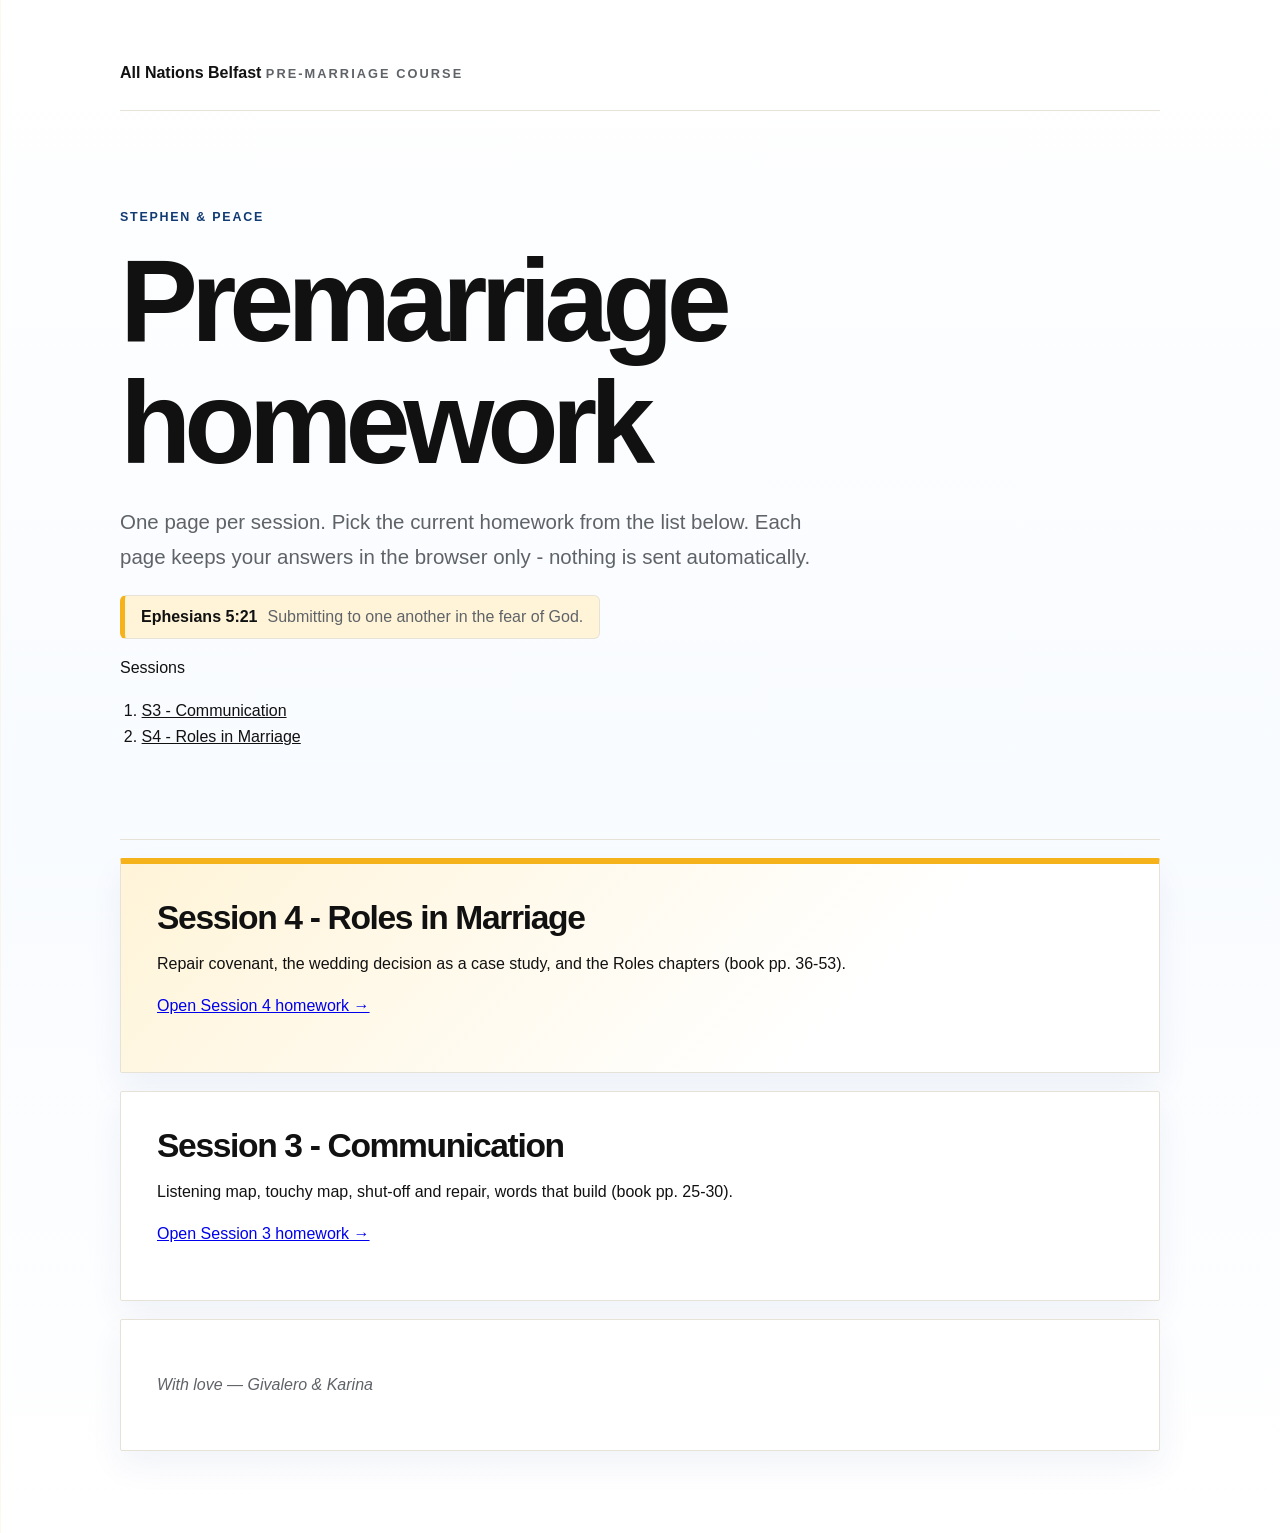
==== commit 21c702a4: "Restructure: one page per session; rename repo to premarriage-stephen-peace" ====
--- a/index.html
+++ b/index.html
@@ -3,8 +3,8 @@
   <head>
     <meta charset="utf-8" />
     <meta name="viewport" content="width=device-width, initial-scale=1" />
-    <title>Stephen & Peace - Communication Homework</title>
-    <meta name="description" content="Premarriage communication homework for Stephen and Peace." />
+    <title>Stephen & Peace - Premarriage Course</title>
+    <meta name="description" content="Homework pages for Stephen & Peace's premarriage course." />
     <link rel="preconnect" href="https://fonts.googleapis.com" />
     <link rel="preconnect" href="https://fonts.gstatic.com" crossorigin />
     <link href="https://fonts.googleapis.com/css2?family=Libre+Baskerville:wght@400;700&family=Manrope:wght@400;500;600;700;800&display=swap" rel="stylesheet" />
@@ -23,193 +23,47 @@
             <span>Pre-marriage course</span>
           </div>
         </div>
-        <a class="header-link" href="#homeworkForm">Start homework</a>
       </header>
 
       <section class="hero" aria-labelledby="page-title">
         <div class="hero-copy">
-          <p class="eyebrow">Communication homework</p>
-          <h1 id="page-title">Talking your way to <span>peace</span></h1>
+          <p class="eyebrow">Stephen &amp; Peace</p>
+          <h1 id="page-title">Premarriage <span>homework</span></h1>
           <p class="lead">
-            Prepare for the next session by noticing how you speak, listen, pause,
-            repair, and choose words when a conversation becomes sensitive.
+            One page per session. Pick the current homework from the list below. Each page
+            keeps your answers in the browser only - nothing is sent automatically.
           </p>
           <div class="scripture">
-            <strong>James 1:19</strong>
-            <span>Be quick to hear, slow to speak, slow to anger.</span>
+            <strong>Ephesians 5:21</strong>
+            <span>Submitting to one another in the fear of God.</span>
           </div>
         </div>
-        <div class="hero-card" aria-label="Homework rhythm">
-          <p>Complete in order</p>
+        <div class="hero-card" aria-label="Sessions">
+          <p>Sessions</p>
           <ol>
-            <li>Read pages 25-30</li>
-            <li>Answer separately</li>
-            <li>Practise listening together</li>
+            <li><a style="color:inherit" href="./session-03/">S3 - Communication</a></li>
+            <li><a style="color:inherit" href="./session-04/">S4 - Roles in Marriage</a></li>
           </ol>
         </div>
       </section>
 
+      <section class="card accent">
+        <h2>Session 4 - Roles in Marriage</h2>
+        <p>Repair covenant, the wedding decision as a case study, and the Roles chapters (book pp. 36-53).</p>
+        <p><a class="header-link" href="./session-04/">Open Session 4 homework &rarr;</a></p>
+      </section>
+
       <section class="card">
-        <h2>How to complete this</h2>
-        <ol>
-          <li>Pray briefly before you start.</li>
-          <li>Read pages 25-30 of the premarital counselling book: <em>Talking Your Way to Peace</em>.</li>
-          <li>Complete the individual sections separately first.</li>
-          <li>Then do the couple exercise together.</li>
-          <li>At the end, copy or download your answers and send them back.</li>
-        </ol>
+        <h2>Session 3 - Communication</h2>
+        <p>Listening map, touchy map, shut-off and repair, words that build (book pp. 25-30).</p>
+        <p><a class="header-link" href="./session-03/">Open Session 3 homework &rarr;</a></p>
+      </section>
+
+      <section class="card">
         <p class="note">
-          Optional extra reading: pages 31-35, <em>Resolving Differences</em>. Your answers stay in this browser only. Nothing is uploaded automatically.
+          With love &mdash; Givalero &amp; Karina
         </p>
       </section>
-
-      <form id="homeworkForm" autocomplete="off">
-        <section class="card">
-          <h2>1. Who is completing this?</h2>
-          <label>
-            Your name
-            <input name="name" required placeholder="Stephen or Peace" />
-          </label>
-        </section>
-
-        <section class="card">
-          <h2>2. Listening map</h2>
-          <p>
-            The book says listening means hearing with thoughtful attention. Answer honestly.
-          </p>
-          <label>
-            How do you know when someone is really listening to you?
-            <textarea name="listeningSignals" required></textarea>
-          </label>
-          <label>
-            What response from your future spouse helps you feel heard?
-            <textarea name="feltHeard"></textarea>
-          </label>
-          <label>
-            What do you do that shows you are listening?
-            <textarea name="myListening"></textarea>
-          </label>
-          <label>
-            What do you sometimes do that may make your partner feel unheard?
-            <textarea name="unheardHabit"></textarea>
-          </label>
-        </section>
-
-        <section class="card accent">
-          <h2>3. The Touchy Map</h2>
-          <p>
-            Both of you have already noticed that "touchy" topics matter. Mark each area green,
-            yellow, or red, then explain one.
-          </p>
-          <div class="grid">
-            <label>Wedding planning <select name="touchyWedding"><option>Green</option><option>Yellow</option><option>Red</option></select></label>
-            <label>Parents / family <select name="touchyFamily"><option>Green</option><option>Yellow</option><option>Red</option></select></label>
-            <label>Money <select name="touchyMoney"><option>Green</option><option>Yellow</option><option>Red</option></select></label>
-            <label>Timing / lateness <select name="touchyTiming"><option>Green</option><option>Yellow</option><option>Red</option></select></label>
-            <label>Past experiences <select name="touchyPast"><option>Green</option><option>Yellow</option><option>Red</option></select></label>
-            <label>Physical boundaries / intimacy <select name="touchyIntimacy"><option>Green</option><option>Yellow</option><option>Red</option></select></label>
-            <label>Roles / leadership <select name="touchyRoles"><option>Green</option><option>Yellow</option><option>Red</option></select></label>
-            <label>Future plans <select name="touchyFuture"><option>Green</option><option>Yellow</option><option>Red</option></select></label>
-          </div>
-          <label>
-            Choose one yellow or red area. What makes it sensitive for you?
-            <textarea name="touchyExplanation"></textarea>
-          </label>
-        </section>
-
-        <section class="card">
-          <h2>4. Shut-off phrases and repair phrases</h2>
-          <p>
-            The book asks whether you use phrases like "I don't want to talk about it" or
-            "I've said all I'm going to say." This section helps you replace shutdown with repair.
-          </p>
-          <label>
-            What phrase, tone, silence, or body language do you use when you start shutting down?
-            <textarea name="myShutdown"></textarea>
-          </label>
-          <label>
-            What does your partner do that can feel like shutdown to you?
-            <textarea name="partnerShutdown"></textarea>
-          </label>
-          <label>
-            Write one sentence you can use instead: "I need a pause, but..."
-            <textarea name="repairPhrase" placeholder="Example: I need ten minutes to calm down, but I promise I will come back and talk at 8:30."></textarea>
-          </label>
-        </section>
-
-        <section class="card">
-          <h2>5. Words that build</h2>
-          <p>
-            Read Ephesians 4:29 and 1 Thessalonians 5:11. Words should build up, give grace,
-            encourage, and strengthen.
-          </p>
-          <label>
-            List 3 words or phrases you want to remove from your communication.
-            <textarea name="removeWords"></textarea>
-          </label>
-          <label>
-            List 3 words or phrases you want to use more often.
-            <textarea name="buildWords"></textarea>
-          </label>
-          <label>
-            Write one blessing sentence you want your future spouse to hear from you this week.
-            <textarea name="blessingSentence"></textarea>
-          </label>
-        </section>
-
-        <section class="card accent">
-          <h2>6. Couple exercise - 10 minute listening practice</h2>
-          <p>
-            Do this together after both individual sections are complete. Pick one low-to-medium
-            sensitivity topic. One person speaks for 3 minutes. The other only reflects back:
-            "What I hear you saying is..." Then switch.
-          </p>
-          <label>
-            What topic did you choose?
-            <input name="coupleTopic" />
-          </label>
-          <label>
-            What did you learn about your partner?
-            <textarea name="learnedPartner"></textarea>
-          </label>
-          <label>
-            What was difficult about listening without defending, explaining, or fixing?
-            <textarea name="listeningDifficulty"></textarea>
-          </label>
-          <label>
-            What is one communication agreement you want to try before the next session?
-            <textarea name="agreement"></textarea>
-          </label>
-        </section>
-
-        <section class="card">
-          <h2>7. Optional file note</h2>
-          <p>
-            If you also wrote notes by hand, attach them in the message you send back. You can
-            record the file names here so we know what to expect.
-          </p>
-          <label>
-            File names or notes
-            <textarea name="fileNotes"></textarea>
-          </label>
-        </section>
-
-        <section class="actions">
-          <button type="button" id="saveBtn">Save in this browser</button>
-          <button type="button" id="copyBtn">Copy answers</button>
-          <button type="button" id="downloadBtn">Download answers</button>
-          <button type="reset" class="secondary">Clear form</button>
-        </section>
-      </form>
-
-      <section class="card">
-        <h2>Your exported answers</h2>
-        <p class="note">Use this preview to check what you are sending.</p>
-        <pre id="output"></pre>
-      </section>
     </main>
-
-    <script src="script.js"></script>
   </body>
 </html>
-
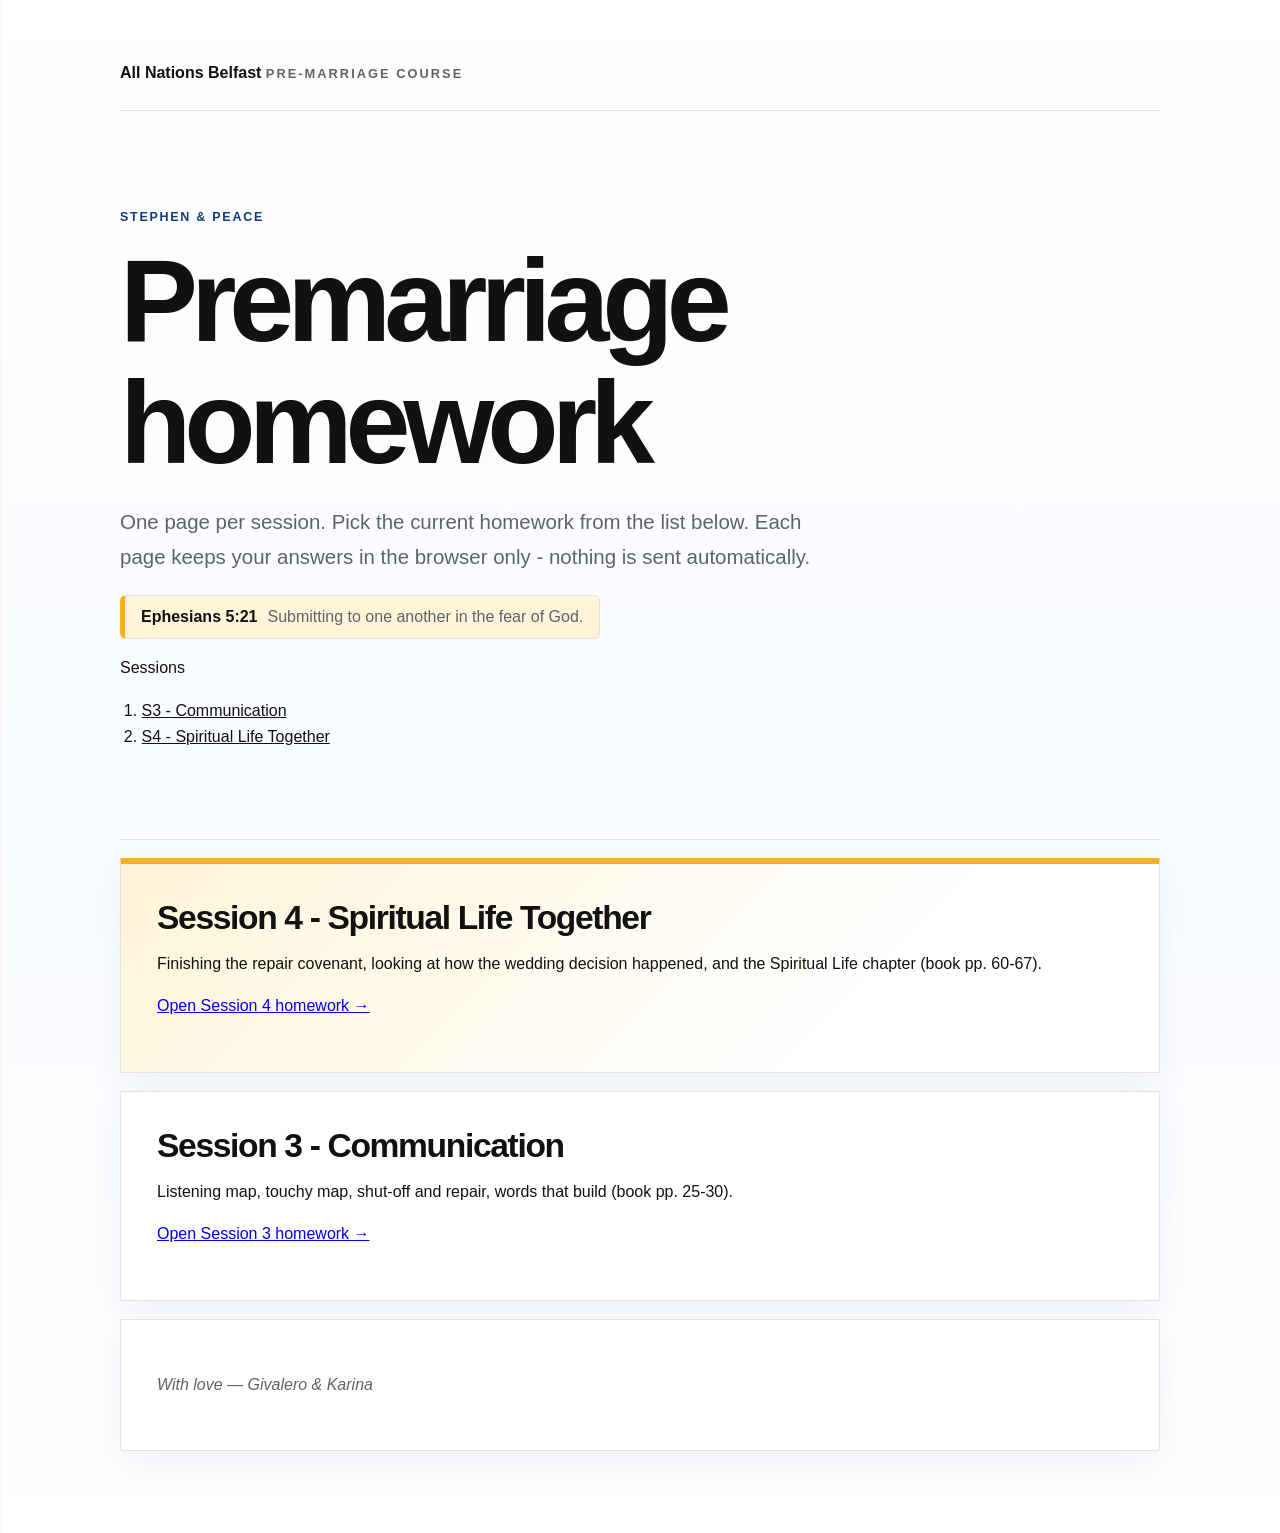
==== commit 2e11c26f: "S4: change topic to Spiritual Life Together (the topic actually chosen at end of S3); add downloadab" ====
--- a/index.html
+++ b/index.html
@@ -42,14 +42,14 @@
           <p>Sessions</p>
           <ol>
             <li><a style="color:inherit" href="./session-03/">S3 - Communication</a></li>
-            <li><a style="color:inherit" href="./session-04/">S4 - Roles in Marriage</a></li>
+            <li><a style="color:inherit" href="./session-04/">S4 - Spiritual Life Together</a></li>
           </ol>
         </div>
       </section>
 
       <section class="card accent">
-        <h2>Session 4 - Roles in Marriage</h2>
-        <p>Repair covenant, the wedding decision as a case study, and the Roles chapters (book pp. 36-53).</p>
+        <h2>Session 4 - Spiritual Life Together</h2>
+        <p>Finishing the repair covenant, looking at how the wedding decision happened, and the Spiritual Life chapter (book pp. 60-67).</p>
         <p><a class="header-link" href="./session-04/">Open Session 4 homework &rarr;</a></p>
       </section>
 
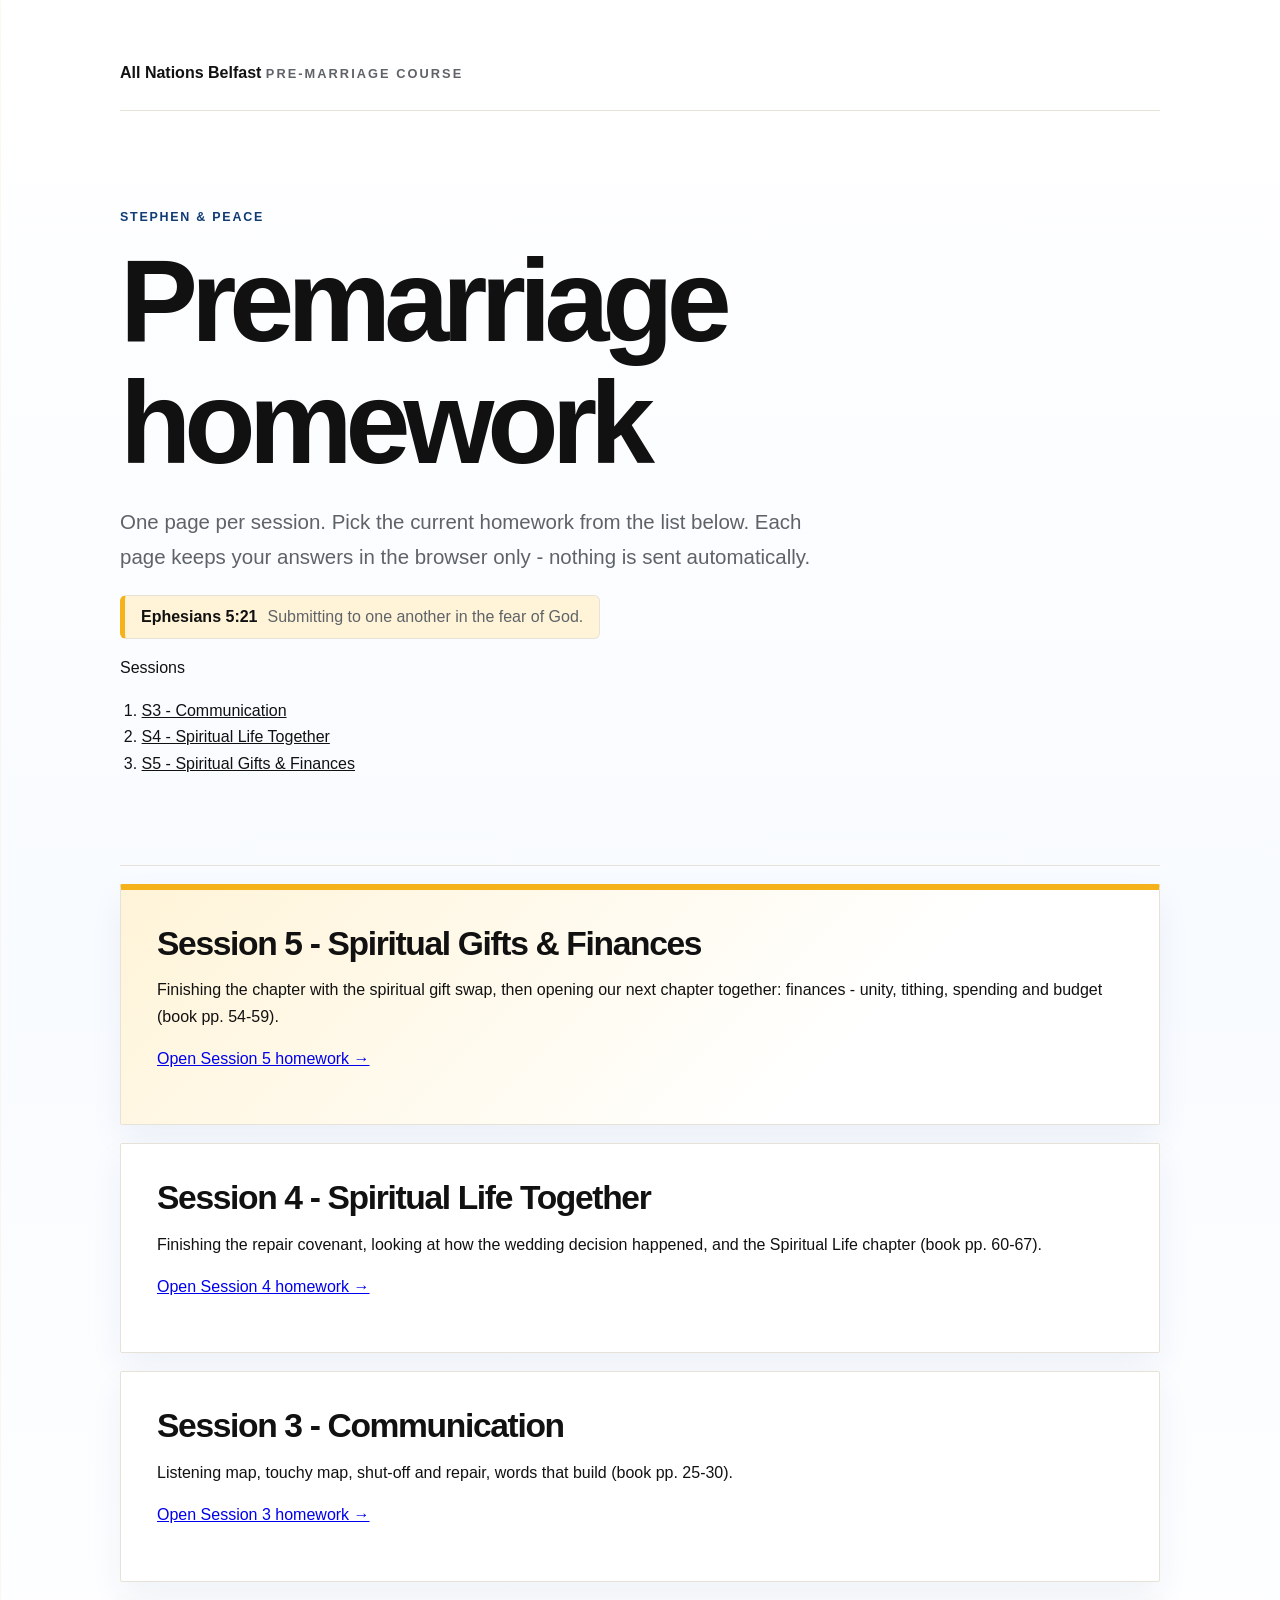
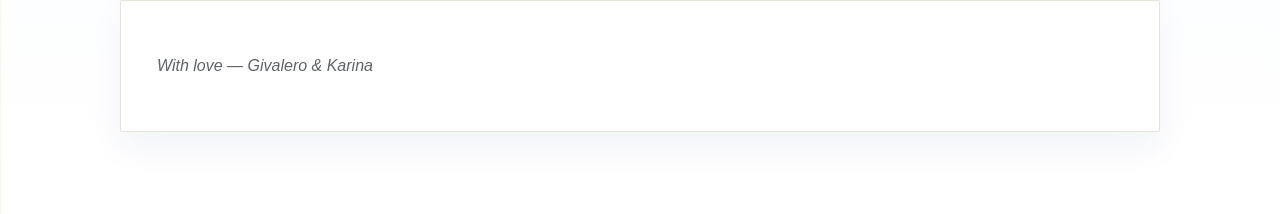
==== commit 209b9635: "Add Session 5 homework: spiritual gift swap + Finances chapter Co-authored-by: Copilot <223556219+Co" ====
--- a/index.html
+++ b/index.html
@@ -1,69 +1,76 @@
-<!doctype html>
-<html lang="en">
-  <head>
-    <meta charset="utf-8" />
-    <meta name="viewport" content="width=device-width, initial-scale=1" />
-    <title>Stephen & Peace - Premarriage Course</title>
-    <meta name="description" content="Homework pages for Stephen & Peace's premarriage course." />
-    <link rel="preconnect" href="https://fonts.googleapis.com" />
-    <link rel="preconnect" href="https://fonts.gstatic.com" crossorigin />
-    <link href="https://fonts.googleapis.com/css2?family=Libre+Baskerville:wght@400;700&family=Manrope:wght@400;500;600;700;800&display=swap" rel="stylesheet" />
-    <link rel="stylesheet" href="styles.css" />
-  </head>
-  <body>
-    <main>
-      <header class="site-header" aria-label="Page header">
-        <div class="brand-lockup">
-          <img
-            src="https://static.wixstatic.com/media/6e85cb_7d63dc73746c4506ba621ab0ac0c9376~mv2.png/v1/fill/w_96,h_96,lg_1,usm_0.66_1.00_0.01/6e85cb_7d63dc73746c4506ba621ab0ac0c9376~mv2.png"
-            alt=""
-          />
-          <div>
-            <strong>All Nations Belfast</strong>
-            <span>Pre-marriage course</span>
-          </div>
-        </div>
-      </header>
-
-      <section class="hero" aria-labelledby="page-title">
-        <div class="hero-copy">
-          <p class="eyebrow">Stephen &amp; Peace</p>
-          <h1 id="page-title">Premarriage <span>homework</span></h1>
-          <p class="lead">
-            One page per session. Pick the current homework from the list below. Each page
-            keeps your answers in the browser only - nothing is sent automatically.
-          </p>
-          <div class="scripture">
-            <strong>Ephesians 5:21</strong>
-            <span>Submitting to one another in the fear of God.</span>
-          </div>
-        </div>
-        <div class="hero-card" aria-label="Sessions">
-          <p>Sessions</p>
-          <ol>
-            <li><a style="color:inherit" href="./session-03/">S3 - Communication</a></li>
-            <li><a style="color:inherit" href="./session-04/">S4 - Spiritual Life Together</a></li>
-          </ol>
-        </div>
-      </section>
-
-      <section class="card accent">
-        <h2>Session 4 - Spiritual Life Together</h2>
-        <p>Finishing the repair covenant, looking at how the wedding decision happened, and the Spiritual Life chapter (book pp. 60-67).</p>
-        <p><a class="header-link" href="./session-04/">Open Session 4 homework &rarr;</a></p>
-      </section>
-
-      <section class="card">
-        <h2>Session 3 - Communication</h2>
-        <p>Listening map, touchy map, shut-off and repair, words that build (book pp. 25-30).</p>
-        <p><a class="header-link" href="./session-03/">Open Session 3 homework &rarr;</a></p>
-      </section>
-
-      <section class="card">
-        <p class="note">
-          With love &mdash; Givalero &amp; Karina
-        </p>
-      </section>
-    </main>
-  </body>
-</html>
+<!doctype html>
+<html lang="en">
+  <head>
+    <meta charset="utf-8" />
+    <meta name="viewport" content="width=device-width, initial-scale=1" />
+    <title>Stephen & Peace - Premarriage Course</title>
+    <meta name="description" content="Homework pages for Stephen & Peace's premarriage course." />
+    <link rel="preconnect" href="https://fonts.googleapis.com" />
+    <link rel="preconnect" href="https://fonts.gstatic.com" crossorigin />
+    <link href="https://fonts.googleapis.com/css2?family=Libre+Baskerville:wght@400;700&family=Manrope:wght@400;500;600;700;800&display=swap" rel="stylesheet" />
+    <link rel="stylesheet" href="styles.css" />
+  </head>
+  <body>
+    <main>
+      <header class="site-header" aria-label="Page header">
+        <div class="brand-lockup">
+          <img
+            src="https://static.wixstatic.com/media/6e85cb_7d63dc73746c4506ba621ab0ac0c9376~mv2.png/v1/fill/w_96,h_96,lg_1,usm_0.66_1.00_0.01/6e85cb_7d63dc73746c4506ba621ab0ac0c9376~mv2.png"
+            alt=""
+          />
+          <div>
+            <strong>All Nations Belfast</strong>
+            <span>Pre-marriage course</span>
+          </div>
+        </div>
+      </header>
+
+      <section class="hero" aria-labelledby="page-title">
+        <div class="hero-copy">
+          <p class="eyebrow">Stephen &amp; Peace</p>
+          <h1 id="page-title">Premarriage <span>homework</span></h1>
+          <p class="lead">
+            One page per session. Pick the current homework from the list below. Each page
+            keeps your answers in the browser only - nothing is sent automatically.
+          </p>
+          <div class="scripture">
+            <strong>Ephesians 5:21</strong>
+            <span>Submitting to one another in the fear of God.</span>
+          </div>
+        </div>
+        <div class="hero-card" aria-label="Sessions">
+          <p>Sessions</p>
+          <ol>
+            <li><a style="color:inherit" href="./session-03/">S3 - Communication</a></li>
+            <li><a style="color:inherit" href="./session-04/">S4 - Spiritual Life Together</a></li>
+            <li><a style="color:inherit" href="./session-05/">S5 - Spiritual Gifts &amp; Finances</a></li>
+          </ol>
+        </div>
+      </section>
+
+      <section class="card accent">
+        <h2>Session 5 - Spiritual Gifts &amp; Finances</h2>
+        <p>Finishing the chapter with the spiritual gift swap, then opening our next chapter together: finances - unity, tithing, spending and budget (book pp. 54-59).</p>
+        <p><a class="header-link" href="./session-05/">Open Session 5 homework &rarr;</a></p>
+      </section>
+
+      <section class="card">
+        <h2>Session 4 - Spiritual Life Together</h2>
+        <p>Finishing the repair covenant, looking at how the wedding decision happened, and the Spiritual Life chapter (book pp. 60-67).</p>
+        <p><a class="header-link" href="./session-04/">Open Session 4 homework &rarr;</a></p>
+      </section>
+
+      <section class="card">
+        <h2>Session 3 - Communication</h2>
+        <p>Listening map, touchy map, shut-off and repair, words that build (book pp. 25-30).</p>
+        <p><a class="header-link" href="./session-03/">Open Session 3 homework &rarr;</a></p>
+      </section>
+
+      <section class="card">
+        <p class="note">
+          With love &mdash; Givalero &amp; Karina
+        </p>
+      </section>
+    </main>
+  </body>
+</html>
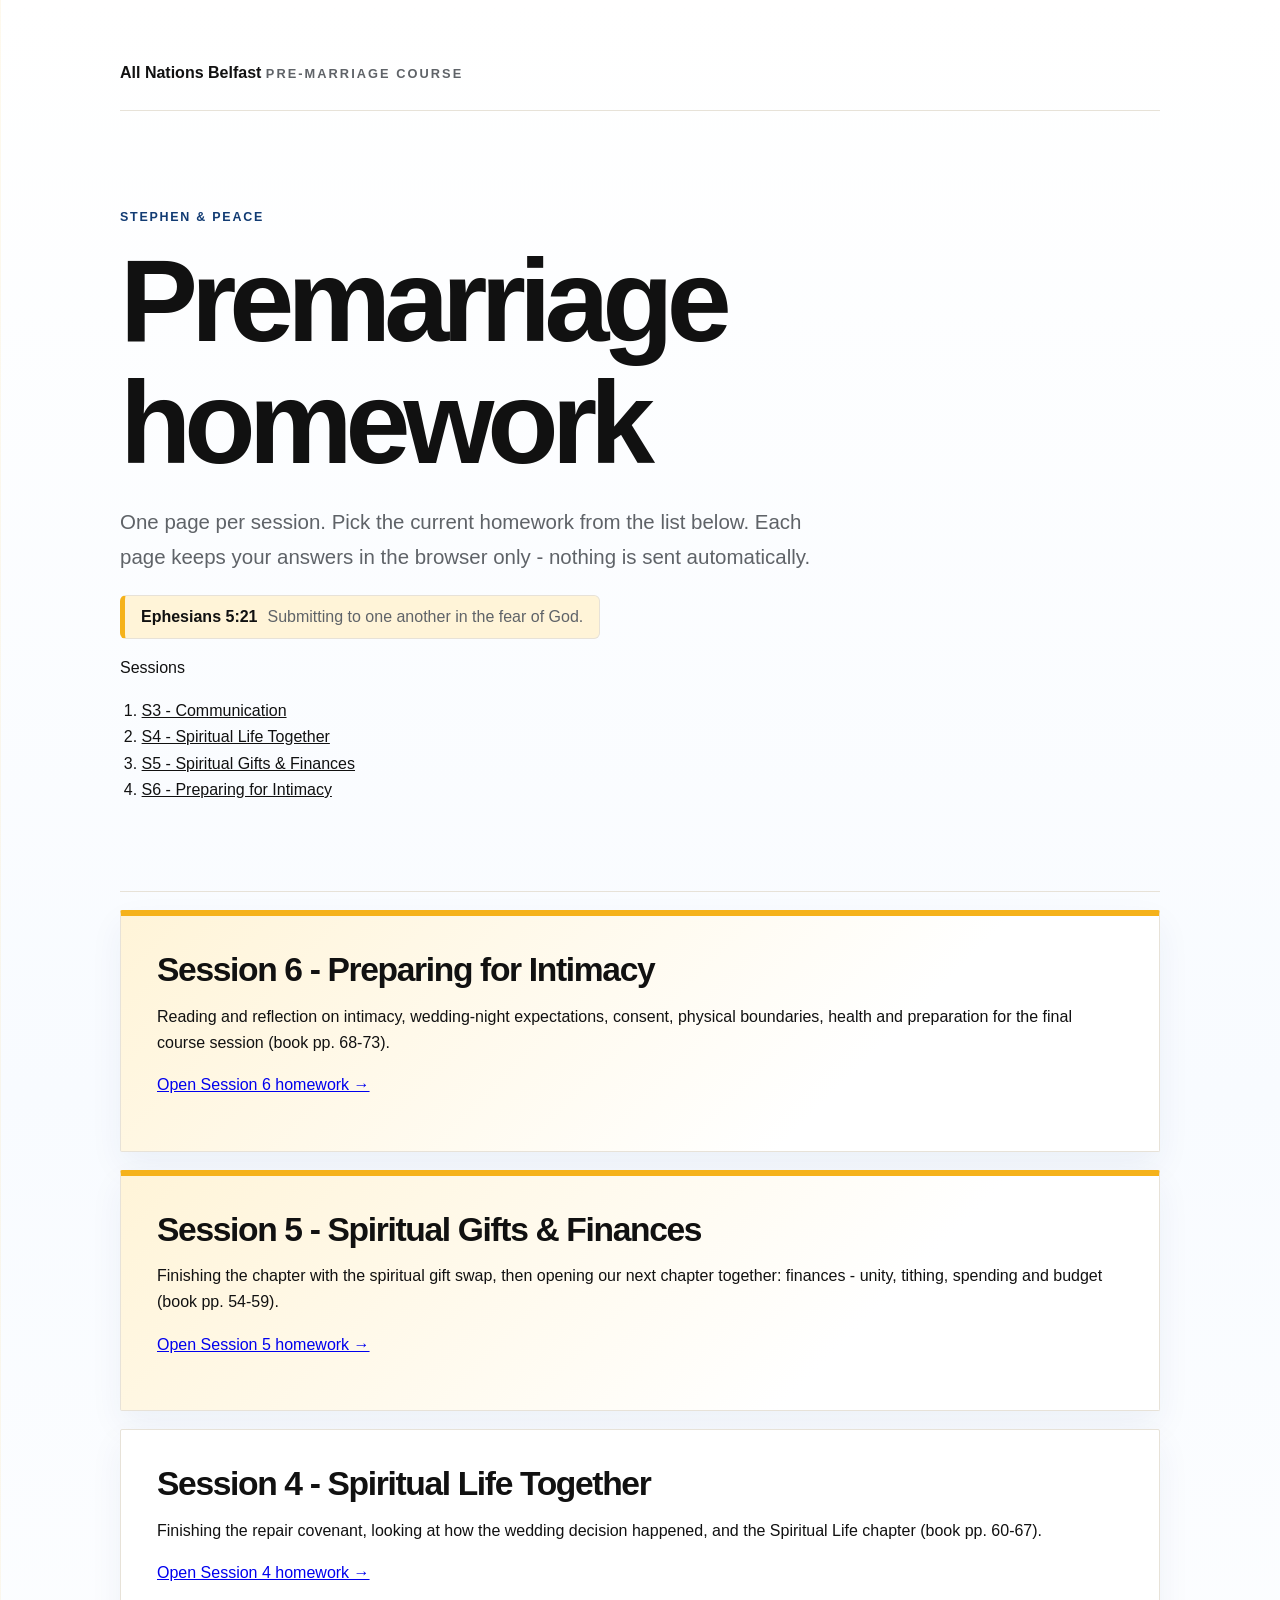
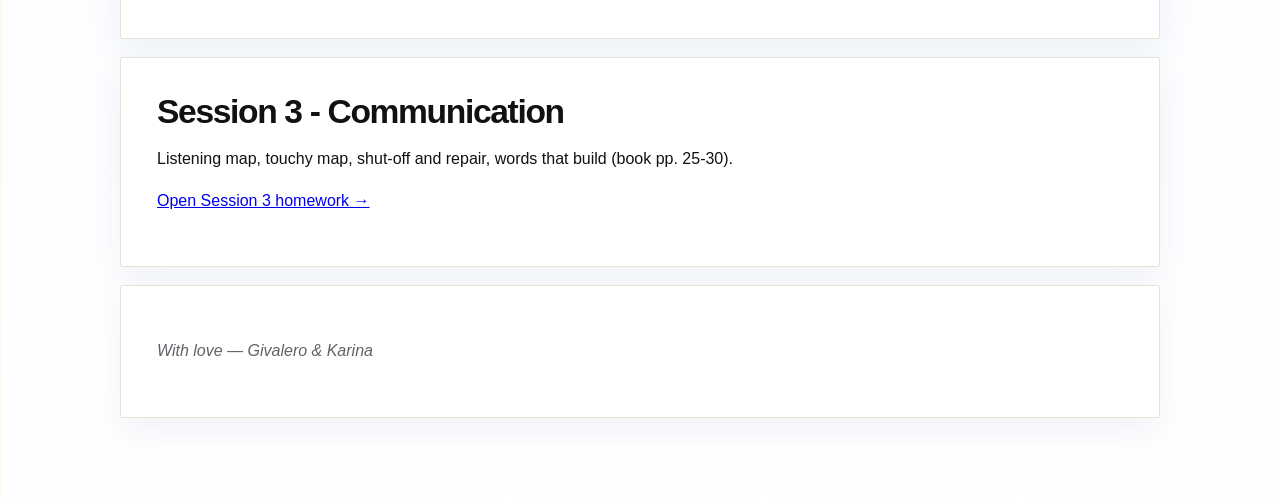
==== commit f8383b7b: "Add Session 6 intimacy homework Co-authored-by: Copilot <223556219+Copilot@users.noreply.github.com>" ====
--- a/index.html
+++ b/index.html
@@ -44,8 +44,15 @@
             <li><a style="color:inherit" href="./session-03/">S3 - Communication</a></li>
             <li><a style="color:inherit" href="./session-04/">S4 - Spiritual Life Together</a></li>
             <li><a style="color:inherit" href="./session-05/">S5 - Spiritual Gifts &amp; Finances</a></li>
+            <li><a style="color:inherit" href="./session-06/">S6 - Preparing for Intimacy</a></li>
           </ol>
         </div>
+      </section>
+
+      <section class="card accent">
+        <h2>Session 6 - Preparing for Intimacy</h2>
+        <p>Reading and reflection on intimacy, wedding-night expectations, consent, physical boundaries, health and preparation for the final course session (book pp. 68-73).</p>
+        <p><a class="header-link" href="./session-06/">Open Session 6 homework &rarr;</a></p>
       </section>
 
       <section class="card accent">
